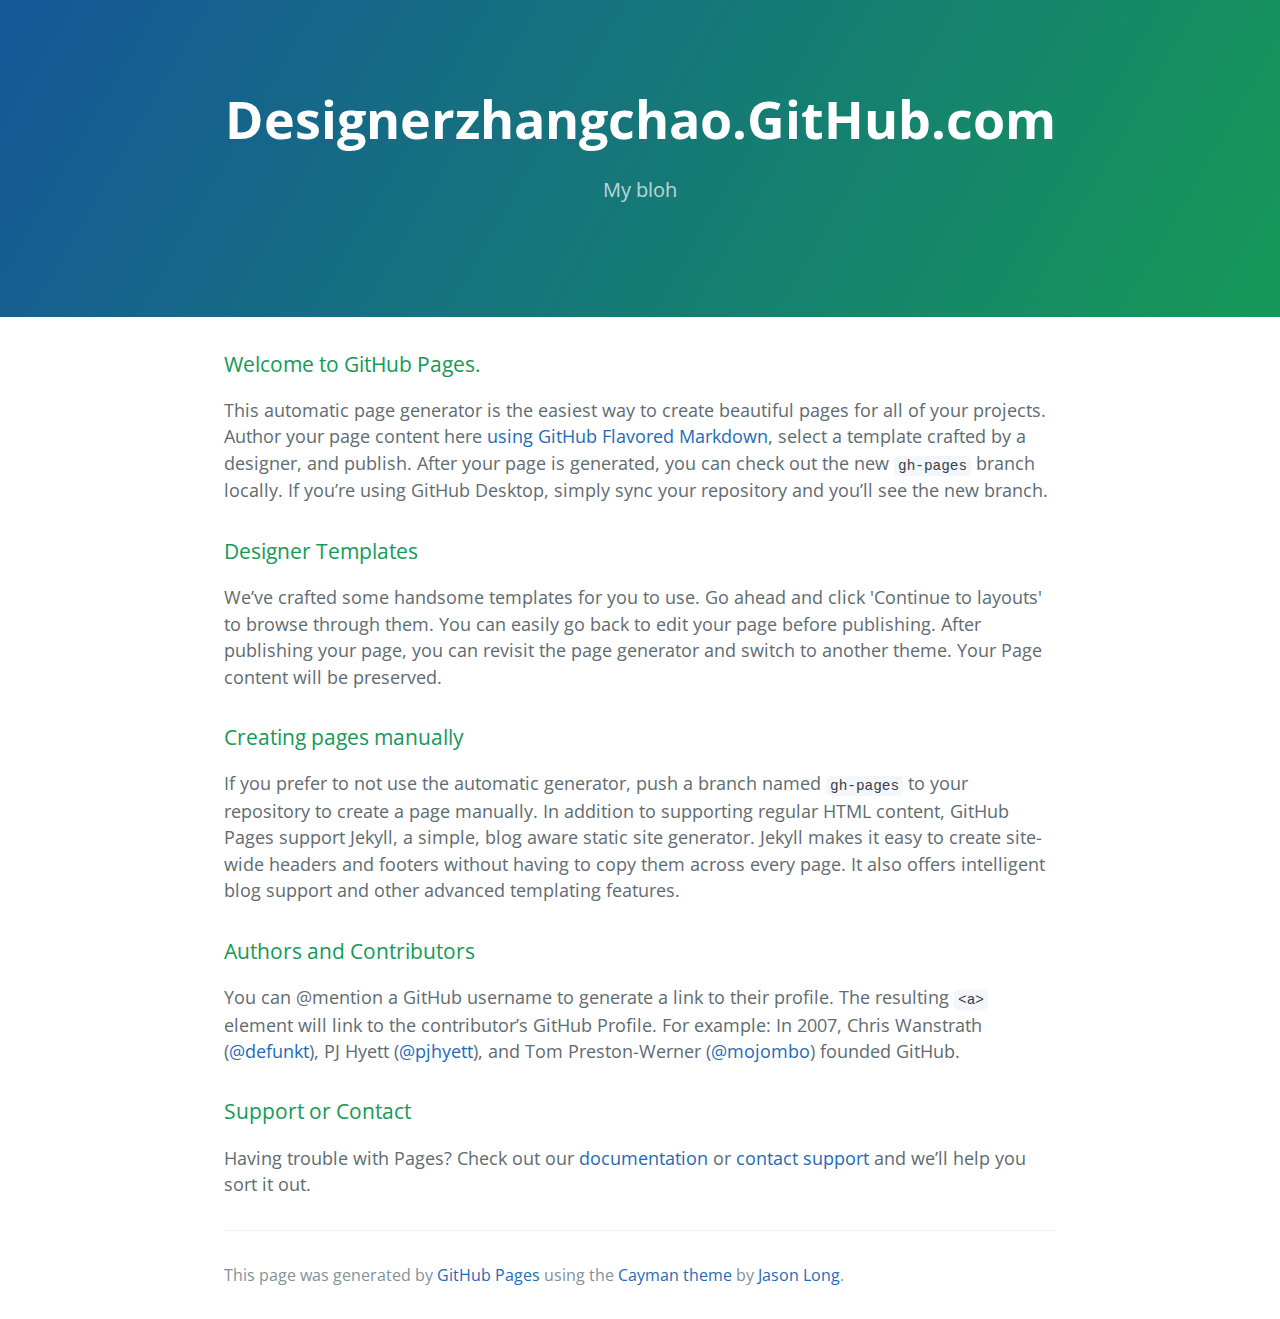
==== index.html @ b3e55fcc "Replace master branch with page content via GitHub" ====
<!DOCTYPE html>
<html lang="en-us">
  <head>
    <meta charset="UTF-8">
    <title>Designerzhangchao.GitHub.com by designerzhangchao</title>
    <meta name="viewport" content="width=device-width, initial-scale=1">
    <link rel="stylesheet" type="text/css" href="stylesheets/normalize.css" media="screen">
    <link href='https://fonts.googleapis.com/css?family=Open+Sans:400,700' rel='stylesheet' type='text/css'>
    <link rel="stylesheet" type="text/css" href="stylesheets/stylesheet.css" media="screen">
    <link rel="stylesheet" type="text/css" href="stylesheets/github-light.css" media="screen">
  </head>
  <body>
    <section class="page-header">
      <h1 class="project-name">Designerzhangchao.GitHub.com</h1>
      <h2 class="project-tagline">My bloh</h2>
    </section>

    <section class="main-content">
      <h3>
<a id="welcome-to-github-pages" class="anchor" href="#welcome-to-github-pages" aria-hidden="true"><span aria-hidden="true" class="octicon octicon-link"></span></a>Welcome to GitHub Pages.</h3>

<p>This automatic page generator is the easiest way to create beautiful pages for all of your projects. Author your page content here <a href="https://guides.github.com/features/mastering-markdown/">using GitHub Flavored Markdown</a>, select a template crafted by a designer, and publish. After your page is generated, you can check out the new <code>gh-pages</code> branch locally. If you’re using GitHub Desktop, simply sync your repository and you’ll see the new branch.</p>

<h3>
<a id="designer-templates" class="anchor" href="#designer-templates" aria-hidden="true"><span aria-hidden="true" class="octicon octicon-link"></span></a>Designer Templates</h3>

<p>We’ve crafted some handsome templates for you to use. Go ahead and click 'Continue to layouts' to browse through them. You can easily go back to edit your page before publishing. After publishing your page, you can revisit the page generator and switch to another theme. Your Page content will be preserved.</p>

<h3>
<a id="creating-pages-manually" class="anchor" href="#creating-pages-manually" aria-hidden="true"><span aria-hidden="true" class="octicon octicon-link"></span></a>Creating pages manually</h3>

<p>If you prefer to not use the automatic generator, push a branch named <code>gh-pages</code> to your repository to create a page manually. In addition to supporting regular HTML content, GitHub Pages support Jekyll, a simple, blog aware static site generator. Jekyll makes it easy to create site-wide headers and footers without having to copy them across every page. It also offers intelligent blog support and other advanced templating features.</p>

<h3>
<a id="authors-and-contributors" class="anchor" href="#authors-and-contributors" aria-hidden="true"><span aria-hidden="true" class="octicon octicon-link"></span></a>Authors and Contributors</h3>

<p>You can @mention a GitHub username to generate a link to their profile. The resulting <code>&lt;a&gt;</code> element will link to the contributor’s GitHub Profile. For example: In 2007, Chris Wanstrath (<a href="https://github.com/defunkt" class="user-mention">@defunkt</a>), PJ Hyett (<a href="https://github.com/pjhyett" class="user-mention">@pjhyett</a>), and Tom Preston-Werner (<a href="https://github.com/mojombo" class="user-mention">@mojombo</a>) founded GitHub.</p>

<h3>
<a id="support-or-contact" class="anchor" href="#support-or-contact" aria-hidden="true"><span aria-hidden="true" class="octicon octicon-link"></span></a>Support or Contact</h3>

<p>Having trouble with Pages? Check out our <a href="https://help.github.com/pages">documentation</a> or <a href="https://github.com/contact">contact support</a> and we’ll help you sort it out.</p>

      <footer class="site-footer">

        <span class="site-footer-credits">This page was generated by <a href="https://pages.github.com">GitHub Pages</a> using the <a href="https://github.com/jasonlong/cayman-theme">Cayman theme</a> by <a href="https://twitter.com/jasonlong">Jason Long</a>.</span>
      </footer>

    </section>

  
  </body>
</html>
---- stylesheets/stylesheet.css ----
* {
  box-sizing: border-box; }

body {
  padding: 0;
  margin: 0;
  font-family: "Open Sans", "Helvetica Neue", Helvetica, Arial, sans-serif;
  font-size: 16px;
  line-height: 1.5;
  color: #606c71; }

a {
  color: #1e6bb8;
  text-decoration: none; }
  a:hover {
    text-decoration: underline; }

.btn {
  display: inline-block;
  margin-bottom: 1rem;
  color: rgba(255, 255, 255, 0.7);
  background-color: rgba(255, 255, 255, 0.08);
  border-color: rgba(255, 255, 255, 0.2);
  border-style: solid;
  border-width: 1px;
  border-radius: 0.3rem;
  transition: color 0.2s, background-color 0.2s, border-color 0.2s; }
  .btn + .btn {
    margin-left: 1rem; }

.btn:hover {
  color: rgba(255, 255, 255, 0.8);
  text-decoration: none;
  background-color: rgba(255, 255, 255, 0.2);
  border-color: rgba(255, 255, 255, 0.3); }

@media screen and (min-width: 64em) {
  .btn {
    padding: 0.75rem 1rem; } }

@media screen and (min-width: 42em) and (max-width: 64em) {
  .btn {
    padding: 0.6rem 0.9rem;
    font-size: 0.9rem; } }

@media screen and (max-width: 42em) {
  .btn {
    display: block;
    width: 100%;
    padding: 0.75rem;
    font-size: 0.9rem; }
    .btn + .btn {
      margin-top: 1rem;
      margin-left: 0; } }

.page-header {
  color: #fff;
  text-align: center;
  background-color: #159957;
  background-image: linear-gradient(120deg, #155799, #159957); }

@media screen and (min-width: 64em) {
  .page-header {
    padding: 5rem 6rem; } }

@media screen and (min-width: 42em) and (max-width: 64em) {
  .page-header {
    padding: 3rem 4rem; } }

@media screen and (max-width: 42em) {
  .page-header {
    padding: 2rem 1rem; } }

.project-name {
  margin-top: 0;
  margin-bottom: 0.1rem; }

@media screen and (min-width: 64em) {
  .project-name {
    font-size: 3.25rem; } }

@media screen and (min-width: 42em) and (max-width: 64em) {
  .project-name {
    font-size: 2.25rem; } }

@media screen and (max-width: 42em) {
  .project-name {
    font-size: 1.75rem; } }

.project-tagline {
  margin-bottom: 2rem;
  font-weight: normal;
  opacity: 0.7; }

@media screen and (min-width: 64em) {
  .project-tagline {
    font-size: 1.25rem; } }

@media screen and (min-width: 42em) and (max-width: 64em) {
  .project-tagline {
    font-size: 1.15rem; } }

@media screen and (max-width: 42em) {
  .project-tagline {
    font-size: 1rem; } }

.main-content :first-child {
  margin-top: 0; }
.main-content img {
  max-width: 100%; }
.main-content h1, .main-content h2, .main-content h3, .main-content h4, .main-content h5, .main-content h6 {
  margin-top: 2rem;
  margin-bottom: 1rem;
  font-weight: normal;
  color: #159957; }
.main-content p {
  margin-bottom: 1em; }
.main-content code {
  padding: 2px 4px;
  font-family: Consolas, "Liberation Mono", Menlo, Courier, monospace;
  font-size: 0.9rem;
  color: #383e41;
  background-color: #f3f6fa;
  border-radius: 0.3rem; }
.main-content pre {
  padding: 0.8rem;
  margin-top: 0;
  margin-bottom: 1rem;
  font: 1rem Consolas, "Liberation Mono", Menlo, Courier, monospace;
  color: #567482;
  word-wrap: normal;
  background-color: #f3f6fa;
  border: solid 1px #dce6f0;
  border-radius: 0.3rem; }
  .main-content pre > code {
    padding: 0;
    margin: 0;
    font-size: 0.9rem;
    color: #567482;
    word-break: normal;
    white-space: pre;
    background: transparent;
    border: 0; }
.main-content .highlight {
  margin-bottom: 1rem; }
  .main-content .highlight pre {
    margin-bottom: 0;
    word-break: normal; }
.main-content .highlight pre, .main-content pre {
  padding: 0.8rem;
  overflow: auto;
  font-size: 0.9rem;
  line-height: 1.45;
  border-radius: 0.3rem; }
.main-content pre code, .main-content pre tt {
  display: inline;
  max-width: initial;
  padding: 0;
  margin: 0;
  overflow: initial;
  line-height: inherit;
  word-wrap: normal;
  background-color: transparent;
  border: 0; }
  .main-content pre code:before, .main-content pre code:after, .main-content pre tt:before, .main-content pre tt:after {
    content: normal; }
.main-content ul, .main-content ol {
  margin-top: 0; }
.main-content blockquote {
  padding: 0 1rem;
  margin-left: 0;
  color: #819198;
  border-left: 0.3rem solid #dce6f0; }
  .main-content blockquote > :first-child {
    margin-top: 0; }
  .main-content blockquote > :last-child {
    margin-bottom: 0; }
.main-content table {
  display: block;
  width: 100%;
  overflow: auto;
  word-break: normal;
  word-break: keep-all; }
  .main-content table th {
    font-weight: bold; }
  .main-content table th, .main-content table td {
    padding: 0.5rem 1rem;
    border: 1px solid #e9ebec; }
.main-content dl {
  padding: 0; }
  .main-content dl dt {
    padding: 0;
    margin-top: 1rem;
    font-size: 1rem;
    font-weight: bold; }
  .main-content dl dd {
    padding: 0;
    margin-bottom: 1rem; }
.main-content hr {
  height: 2px;
  padding: 0;
  margin: 1rem 0;
  background-color: #eff0f1;
  border: 0; }

@media screen and (min-width: 64em) {
  .main-content {
    max-width: 64rem;
    padding: 2rem 6rem;
    margin: 0 auto;
    font-size: 1.1rem; } }

@media screen and (min-width: 42em) and (max-width: 64em) {
  .main-content {
    padding: 2rem 4rem;
    font-size: 1.1rem; } }

@media screen and (max-width: 42em) {
  .main-content {
    padding: 2rem 1rem;
    font-size: 1rem; } }

.site-footer {
  padding-top: 2rem;
  margin-top: 2rem;
  border-top: solid 1px #eff0f1; }

.site-footer-owner {
  display: block;
  font-weight: bold; }

.site-footer-credits {
  color: #819198; }

@media screen and (min-width: 64em) {
  .site-footer {
    font-size: 1rem; } }

@media screen and (min-width: 42em) and (max-width: 64em) {
  .site-footer {
    font-size: 1rem; } }

@media screen and (max-width: 42em) {
  .site-footer {
    font-size: 0.9rem; } }
---- stylesheets/github-light.css ----
/*
The MIT License (MIT)

Copyright (c) 2016 GitHub, Inc.

Permission is hereby granted, free of charge, to any person obtaining a copy
of this software and associated documentation files (the "Software"), to deal
in the Software without restriction, including without limitation the rights
to use, copy, modify, merge, publish, distribute, sublicense, and/or sell
copies of the Software, and to permit persons to whom the Software is
furnished to do so, subject to the following conditions:

The above copyright notice and this permission notice shall be included in all
copies or substantial portions of the Software.

THE SOFTWARE IS PROVIDED "AS IS", WITHOUT WARRANTY OF ANY KIND, EXPRESS OR
IMPLIED, INCLUDING BUT NOT LIMITED TO THE WARRANTIES OF MERCHANTABILITY,
FITNESS FOR A PARTICULAR PURPOSE AND NONINFRINGEMENT. IN NO EVENT SHALL THE
AUTHORS OR COPYRIGHT HOLDERS BE LIABLE FOR ANY CLAIM, DAMAGES OR OTHER
LIABILITY, WHETHER IN AN ACTION OF CONTRACT, TORT OR OTHERWISE, ARISING FROM,
OUT OF OR IN CONNECTION WITH THE SOFTWARE OR THE USE OR OTHER DEALINGS IN THE
SOFTWARE.

*/

.pl-c /* comment */ {
  color: #969896;
}

.pl-c1 /* constant, variable.other.constant, support, meta.property-name, support.constant, support.variable, meta.module-reference, markup.raw, meta.diff.header */,
.pl-s .pl-v /* string variable */ {
  color: #0086b3;
}

.pl-e /* entity */,
.pl-en /* entity.name */ {
  color: #795da3;
}

.pl-smi /* variable.parameter.function, storage.modifier.package, storage.modifier.import, storage.type.java, variable.other */,
.pl-s .pl-s1 /* string source */ {
  color: #333;
}

.pl-ent /* entity.name.tag */ {
  color: #63a35c;
}

.pl-k /* keyword, storage, storage.type */ {
  color: #a71d5d;
}

.pl-s /* string */,
.pl-pds /* punctuation.definition.string, string.regexp.character-class */,
.pl-s .pl-pse .pl-s1 /* string punctuation.section.embedded source */,
.pl-sr /* string.regexp */,
.pl-sr .pl-cce /* string.regexp constant.character.escape */,
.pl-sr .pl-sre /* string.regexp source.ruby.embedded */,
.pl-sr .pl-sra /* string.regexp string.regexp.arbitrary-repitition */ {
  color: #183691;
}

.pl-v /* variable */ {
  color: #ed6a43;
}

.pl-id /* invalid.deprecated */ {
  color: #b52a1d;
}

.pl-ii /* invalid.illegal */ {
  color: #f8f8f8;
  background-color: #b52a1d;
}

.pl-sr .pl-cce /* string.regexp constant.character.escape */ {
  font-weight: bold;
  color: #63a35c;
}

.pl-ml /* markup.list */ {
  color: #693a17;
}

.pl-mh /* markup.heading */,
.pl-mh .pl-en /* markup.heading entity.name */,
.pl-ms /* meta.separator */ {
  font-weight: bold;
  color: #1d3e81;
}

.pl-mq /* markup.quote */ {
  color: #008080;
}

.pl-mi /* markup.italic */ {
  font-style: italic;
  color: #333;
}

.pl-mb /* markup.bold */ {
  font-weight: bold;
  color: #333;
}

.pl-md /* markup.deleted, meta.diff.header.from-file */ {
  color: #bd2c00;
  background-color: #ffecec;
}

.pl-mi1 /* markup.inserted, meta.diff.header.to-file */ {
  color: #55a532;
  background-color: #eaffea;
}

.pl-mdr /* meta.diff.range */ {
  font-weight: bold;
  color: #795da3;
}

.pl-mo /* meta.output */ {
  color: #1d3e81;
}
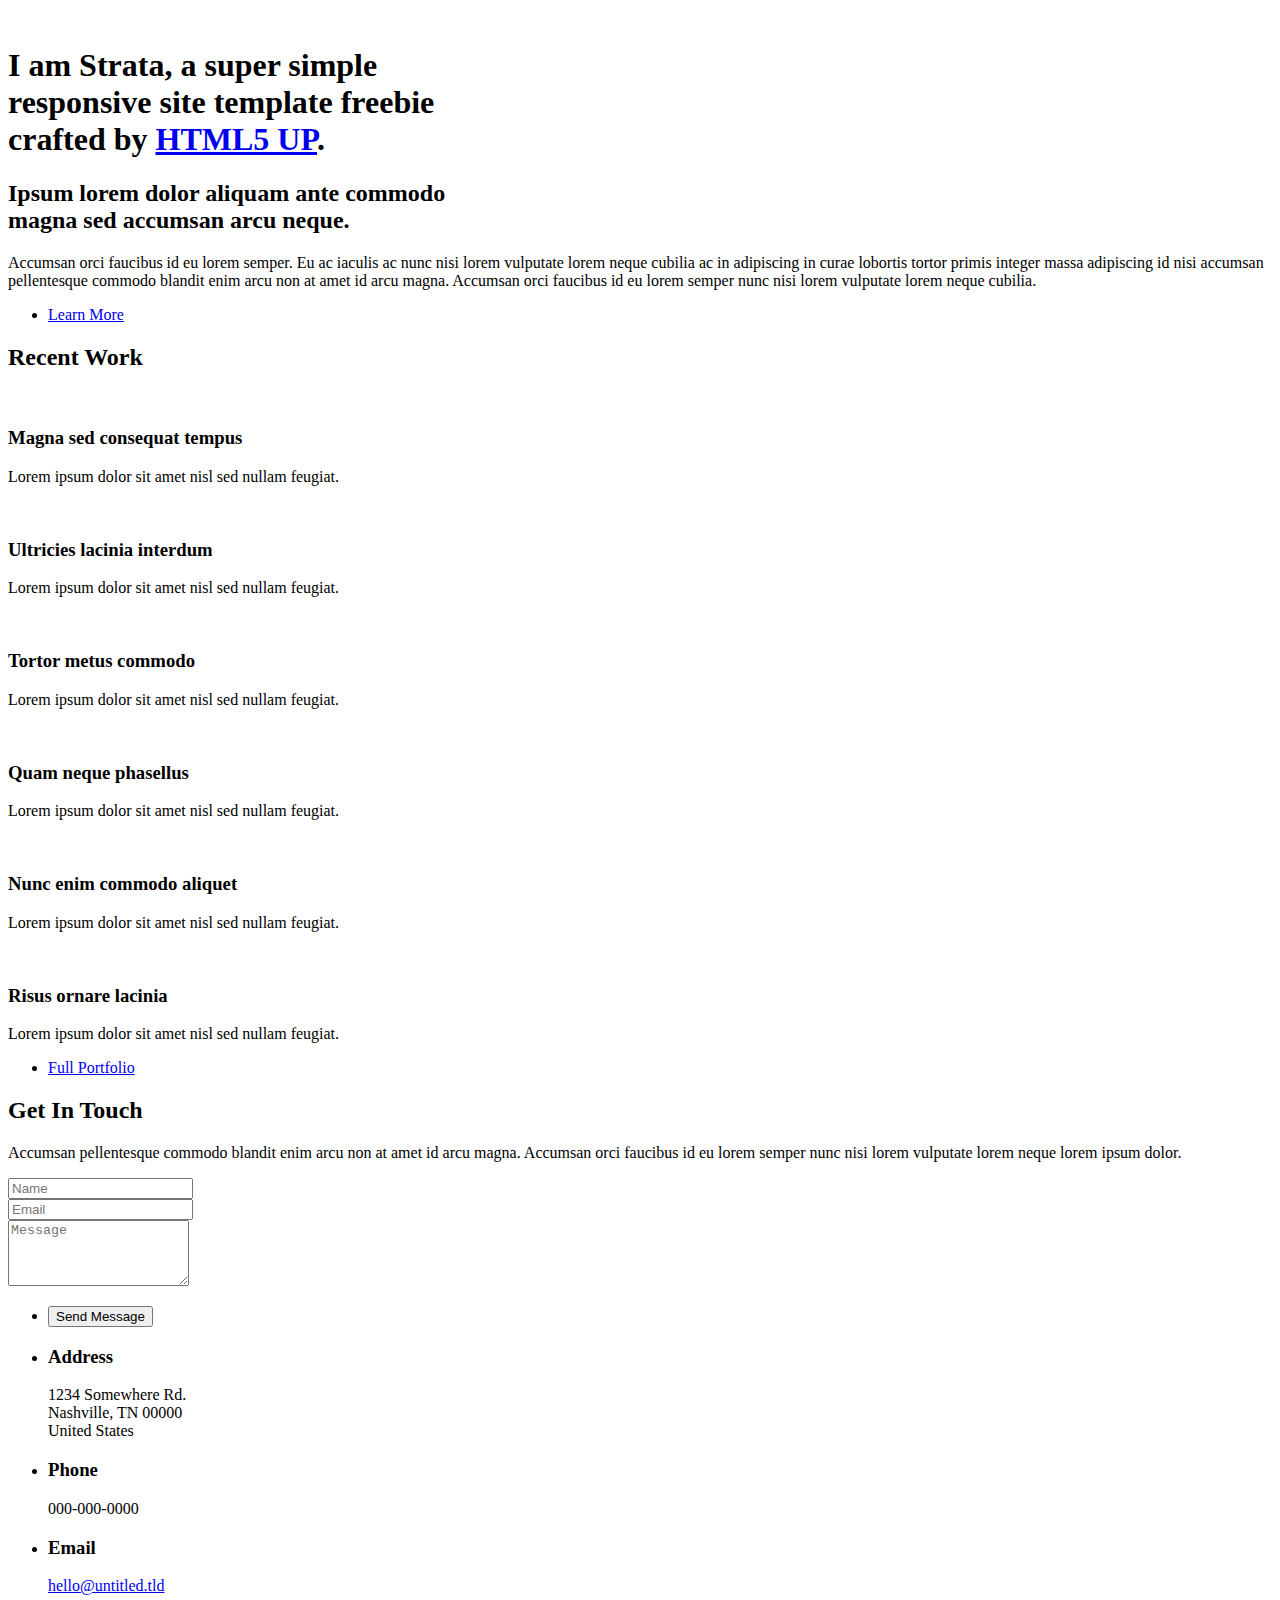
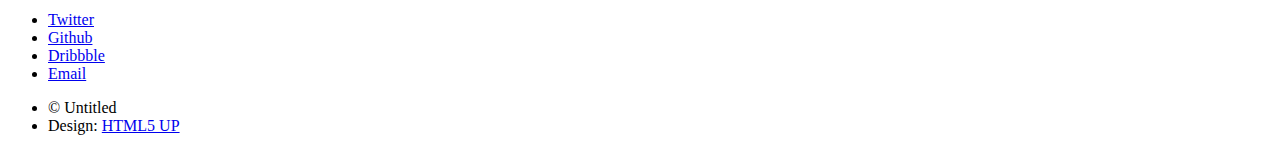
==== commit 04fadafd: "changed" ====
--- a/index.html
+++ b/index.html
@@ -1,53 +1,467 @@
-<!DOCTYPE html>
-<html lang="en-us">
-  <head>
-    <meta charset="UTF-8">
-    <title>Designerzhangchao.GitHub.com by designerzhangchao</title>
-    <meta name="viewport" content="width=device-width, initial-scale=1">
-    <link rel="stylesheet" type="text/css" href="stylesheets/normalize.css" media="screen">
-    <link href='https://fonts.googleapis.com/css?family=Open+Sans:400,700' rel='stylesheet' type='text/css'>
-    <link rel="stylesheet" type="text/css" href="stylesheets/stylesheet.css" media="screen">
-    <link rel="stylesheet" type="text/css" href="stylesheets/github-light.css" media="screen">
-  </head>
-  <body>
-    <section class="page-header">
-      <h1 class="project-name">Designerzhangchao.GitHub.com</h1>
-      <h2 class="project-tagline">My bloh</h2>
-    </section>
-
-    <section class="main-content">
-      <h3>
-<a id="welcome-to-github-pages" class="anchor" href="#welcome-to-github-pages" aria-hidden="true"><span aria-hidden="true" class="octicon octicon-link"></span></a>Welcome to GitHub Pages.</h3>
-
-<p>This automatic page generator is the easiest way to create beautiful pages for all of your projects. Author your page content here <a href="https://guides.github.com/features/mastering-markdown/">using GitHub Flavored Markdown</a>, select a template crafted by a designer, and publish. After your page is generated, you can check out the new <code>gh-pages</code> branch locally. If you’re using GitHub Desktop, simply sync your repository and you’ll see the new branch.</p>
-
-<h3>
-<a id="designer-templates" class="anchor" href="#designer-templates" aria-hidden="true"><span aria-hidden="true" class="octicon octicon-link"></span></a>Designer Templates</h3>
-
-<p>We’ve crafted some handsome templates for you to use. Go ahead and click 'Continue to layouts' to browse through them. You can easily go back to edit your page before publishing. After publishing your page, you can revisit the page generator and switch to another theme. Your Page content will be preserved.</p>
-
-<h3>
-<a id="creating-pages-manually" class="anchor" href="#creating-pages-manually" aria-hidden="true"><span aria-hidden="true" class="octicon octicon-link"></span></a>Creating pages manually</h3>
-
-<p>If you prefer to not use the automatic generator, push a branch named <code>gh-pages</code> to your repository to create a page manually. In addition to supporting regular HTML content, GitHub Pages support Jekyll, a simple, blog aware static site generator. Jekyll makes it easy to create site-wide headers and footers without having to copy them across every page. It also offers intelligent blog support and other advanced templating features.</p>
-
-<h3>
-<a id="authors-and-contributors" class="anchor" href="#authors-and-contributors" aria-hidden="true"><span aria-hidden="true" class="octicon octicon-link"></span></a>Authors and Contributors</h3>
-
-<p>You can @mention a GitHub username to generate a link to their profile. The resulting <code>&lt;a&gt;</code> element will link to the contributor’s GitHub Profile. For example: In 2007, Chris Wanstrath (<a href="https://github.com/defunkt" class="user-mention">@defunkt</a>), PJ Hyett (<a href="https://github.com/pjhyett" class="user-mention">@pjhyett</a>), and Tom Preston-Werner (<a href="https://github.com/mojombo" class="user-mention">@mojombo</a>) founded GitHub.</p>
-
-<h3>
-<a id="support-or-contact" class="anchor" href="#support-or-contact" aria-hidden="true"><span aria-hidden="true" class="octicon octicon-link"></span></a>Support or Contact</h3>
-
-<p>Having trouble with Pages? Check out our <a href="https://help.github.com/pages">documentation</a> or <a href="https://github.com/contact">contact support</a> and we’ll help you sort it out.</p>
-
-      <footer class="site-footer">
-
-        <span class="site-footer-credits">This page was generated by <a href="https://pages.github.com">GitHub Pages</a> using the <a href="https://github.com/jasonlong/cayman-theme">Cayman theme</a> by <a href="https://twitter.com/jasonlong">Jason Long</a>.</span>
-      </footer>
-
-    </section>
-
-  
-  </body>
-</html>
+<!DOCTYPE HTML>
+<!--
+	Strata by HTML5 UP
+	html5up.net | @ajlkn
+	Free for personal and commercial use under the CCA 3.0 license (html5up.net/license)
+-->
+<html>
+	<head>
+		<title>Strata by HTML5 UP</title>
+		<meta charset="utf-8" />
+		<meta name="viewport" content="width=device-width, initial-scale=1" />
+		<!--[if lte IE 8]><script src="assets/js/ie/html5shiv.js"></script><![endif]-->
+		<link rel="stylesheet" href="assets/css/main.css" />
+		<!--[if lte IE 8]><link rel="stylesheet" href="assets/css/ie8.css" /><![endif]-->
+	</head>
+	<body id="top">
+
+		<!-- Header -->
+			<header id="header">
+				<div class="inner">
+					<a href="#" class="image avatar"><img src="images/avatar.jpg" alt="" /></a>
+					<h1><strong>I am Strata</strong>, a super simple<br />
+					responsive site template freebie<br />
+					crafted by <a href="http://html5up.net">HTML5 UP</a>.</h1>
+				</div>
+			</header>
+
+		<!-- Main -->
+			<div id="main">
+
+				<!-- One -->
+					<section id="one">
+						<header class="major">
+							<h2>Ipsum lorem dolor aliquam ante commodo<br />
+							magna sed accumsan arcu neque.</h2>
+						</header>
+						<p>Accumsan orci faucibus id eu lorem semper. Eu ac iaculis ac nunc nisi lorem vulputate lorem neque cubilia ac in adipiscing in curae lobortis tortor primis integer massa adipiscing id nisi accumsan pellentesque commodo blandit enim arcu non at amet id arcu magna. Accumsan orci faucibus id eu lorem semper nunc nisi lorem vulputate lorem neque cubilia.</p>
+						<ul class="actions">
+							<li><a href="#" class="button">Learn More</a></li>
+						</ul>
+					</section>
+
+				<!-- Two -->
+					<section id="two">
+						<h2>Recent Work</h2>
+						<div class="row">
+							<article class="6u 12u$(xsmall) work-item">
+								<a href="images/fulls/01.jpg" class="image fit thumb"><img src="images/thumbs/01.jpg" alt="" /></a>
+								<h3>Magna sed consequat tempus</h3>
+								<p>Lorem ipsum dolor sit amet nisl sed nullam feugiat.</p>
+							</article>
+							<article class="6u$ 12u$(xsmall) work-item">
+								<a href="images/fulls/02.jpg" class="image fit thumb"><img src="images/thumbs/02.jpg" alt="" /></a>
+								<h3>Ultricies lacinia interdum</h3>
+								<p>Lorem ipsum dolor sit amet nisl sed nullam feugiat.</p>
+							</article>
+							<article class="6u 12u$(xsmall) work-item">
+								<a href="images/fulls/03.jpg" class="image fit thumb"><img src="images/thumbs/03.jpg" alt="" /></a>
+								<h3>Tortor metus commodo</h3>
+								<p>Lorem ipsum dolor sit amet nisl sed nullam feugiat.</p>
+							</article>
+							<article class="6u$ 12u$(xsmall) work-item">
+								<a href="images/fulls/04.jpg" class="image fit thumb"><img src="images/thumbs/04.jpg" alt="" /></a>
+								<h3>Quam neque phasellus</h3>
+								<p>Lorem ipsum dolor sit amet nisl sed nullam feugiat.</p>
+							</article>
+							<article class="6u 12u$(xsmall) work-item">
+								<a href="images/fulls/05.jpg" class="image fit thumb"><img src="images/thumbs/05.jpg" alt="" /></a>
+								<h3>Nunc enim commodo aliquet</h3>
+								<p>Lorem ipsum dolor sit amet nisl sed nullam feugiat.</p>
+							</article>
+							<article class="6u$ 12u$(xsmall) work-item">
+								<a href="images/fulls/06.jpg" class="image fit thumb"><img src="images/thumbs/06.jpg" alt="" /></a>
+								<h3>Risus ornare lacinia</h3>
+								<p>Lorem ipsum dolor sit amet nisl sed nullam feugiat.</p>
+							</article>
+						</div>
+						<ul class="actions">
+							<li><a href="#" class="button">Full Portfolio</a></li>
+						</ul>
+					</section>
+
+				<!-- Three -->
+					<section id="three">
+						<h2>Get In Touch</h2>
+						<p>Accumsan pellentesque commodo blandit enim arcu non at amet id arcu magna. Accumsan orci faucibus id eu lorem semper nunc nisi lorem vulputate lorem neque lorem ipsum dolor.</p>
+						<div class="row">
+							<div class="8u 12u$(small)">
+								<form method="post" action="#">
+									<div class="row uniform 50%">
+										<div class="6u 12u$(xsmall)"><input type="text" name="name" id="name" placeholder="Name" /></div>
+										<div class="6u$ 12u$(xsmall)"><input type="email" name="email" id="email" placeholder="Email" /></div>
+										<div class="12u$"><textarea name="message" id="message" placeholder="Message" rows="4"></textarea></div>
+									</div>
+								</form>
+								<ul class="actions">
+									<li><input type="submit" value="Send Message" /></li>
+								</ul>
+							</div>
+							<div class="4u$ 12u$(small)">
+								<ul class="labeled-icons">
+									<li>
+										<h3 class="icon fa-home"><span class="label">Address</span></h3>
+										1234 Somewhere Rd.<br />
+										Nashville, TN 00000<br />
+										United States
+									</li>
+									<li>
+										<h3 class="icon fa-mobile"><span class="label">Phone</span></h3>
+										000-000-0000
+									</li>
+									<li>
+										<h3 class="icon fa-envelope-o"><span class="label">Email</span></h3>
+										<a href="#">hello@untitled.tld</a>
+									</li>
+								</ul>
+							</div>
+						</div>
+					</section>
+
+				<!-- Four -->
+				<!--
+					<section id="four">
+						<h2>Elements</h2>
+
+						<section>
+							<h4>Text</h4>
+							<p>This is <b>bold</b> and this is <strong>strong</strong>. This is <i>italic</i> and this is <em>emphasized</em>.
+							This is <sup>superscript</sup> text and this is <sub>subscript</sub> text.
+							This is <u>underlined</u> and this is code: <code>for (;;) { ... }</code>. Finally, <a href="#">this is a link</a>.</p>
+							<hr />
+							<header>
+								<h4>Heading with a Subtitle</h4>
+								<p>Lorem ipsum dolor sit amet nullam id egestas urna aliquam</p>
+							</header>
+							<p>Nunc lacinia ante nunc ac lobortis. Interdum adipiscing gravida odio porttitor sem non mi integer non faucibus ornare mi ut ante amet placerat aliquet. Volutpat eu sed ante lacinia sapien lorem accumsan varius montes viverra nibh in adipiscing blandit tempus accumsan.</p>
+							<header>
+								<h5>Heading with a Subtitle</h5>
+								<p>Lorem ipsum dolor sit amet nullam id egestas urna aliquam</p>
+							</header>
+							<p>Nunc lacinia ante nunc ac lobortis. Interdum adipiscing gravida odio porttitor sem non mi integer non faucibus ornare mi ut ante amet placerat aliquet. Volutpat eu sed ante lacinia sapien lorem accumsan varius montes viverra nibh in adipiscing blandit tempus accumsan.</p>
+							<hr />
+							<h2>Heading Level 2</h2>
+							<h3>Heading Level 3</h3>
+							<h4>Heading Level 4</h4>
+							<h5>Heading Level 5</h5>
+							<h6>Heading Level 6</h6>
+							<hr />
+							<h5>Blockquote</h5>
+							<blockquote>Fringilla nisl. Donec accumsan interdum nisi, quis tincidunt felis sagittis eget tempus euismod. Vestibulum ante ipsum primis in faucibus vestibulum. Blandit adipiscing eu felis iaculis volutpat ac adipiscing accumsan faucibus. Vestibulum ante ipsum primis in faucibus lorem ipsum dolor sit amet nullam adipiscing eu felis.</blockquote>
+							<h5>Preformatted</h5>
+							<pre><code>i = 0;
+
+while (!deck.isInOrder()) {
+print 'Iteration ' + i;
+deck.shuffle();
+i++;
+}
+
+print 'It took ' + i + ' iterations to sort the deck.';</code></pre>
+						</section>
+
+						<section>
+							<h4>Lists</h4>
+							<div class="row">
+								<div class="6u 12u$(xsmall)">
+									<h5>Unordered</h5>
+									<ul>
+										<li>Dolor pulvinar etiam magna etiam.</li>
+										<li>Sagittis adipiscing lorem eleifend.</li>
+										<li>Felis enim feugiat dolore viverra.</li>
+									</ul>
+									<h5>Alternate</h5>
+									<ul class="alt">
+										<li>Dolor pulvinar etiam magna etiam.</li>
+										<li>Sagittis adipiscing lorem eleifend.</li>
+										<li>Felis enim feugiat dolore viverra.</li>
+									</ul>
+								</div>
+								<div class="6u$ 12u$(xsmall)">
+									<h5>Ordered</h5>
+									<ol>
+										<li>Dolor pulvinar etiam magna etiam.</li>
+										<li>Etiam vel felis at lorem sed viverra.</li>
+										<li>Felis enim feugiat dolore viverra.</li>
+										<li>Dolor pulvinar etiam magna etiam.</li>
+										<li>Etiam vel felis at lorem sed viverra.</li>
+										<li>Felis enim feugiat dolore viverra.</li>
+									</ol>
+									<h5>Icons</h5>
+									<ul class="icons">
+										<li><a href="#" class="icon fa-twitter"><span class="label">Twitter</span></a></li>
+										<li><a href="#" class="icon fa-facebook"><span class="label">Facebook</span></a></li>
+										<li><a href="#" class="icon fa-instagram"><span class="label">Instagram</span></a></li>
+										<li><a href="#" class="icon fa-github"><span class="label">Github</span></a></li>
+										<li><a href="#" class="icon fa-dribbble"><span class="label">Dribbble</span></a></li>
+										<li><a href="#" class="icon fa-tumblr"><span class="label">Tumblr</span></a></li>
+									</ul>
+								</div>
+							</div>
+							<h5>Actions</h5>
+							<ul class="actions">
+								<li><a href="#" class="button special">Default</a></li>
+								<li><a href="#" class="button">Default</a></li>
+							</ul>
+							<ul class="actions small">
+								<li><a href="#" class="button special small">Small</a></li>
+								<li><a href="#" class="button small">Small</a></li>
+							</ul>
+							<div class="row">
+								<div class="6u 12u$(small)">
+									<ul class="actions vertical">
+										<li><a href="#" class="button special">Default</a></li>
+										<li><a href="#" class="button">Default</a></li>
+									</ul>
+								</div>
+								<div class="6u$ 12u$(small)">
+									<ul class="actions vertical small">
+										<li><a href="#" class="button special small">Small</a></li>
+										<li><a href="#" class="button small">Small</a></li>
+									</ul>
+								</div>
+								<div class="6u 12u$(small)">
+									<ul class="actions vertical">
+										<li><a href="#" class="button special fit">Default</a></li>
+										<li><a href="#" class="button fit">Default</a></li>
+									</ul>
+								</div>
+								<div class="6u$ 12u$(small)">
+									<ul class="actions vertical small">
+										<li><a href="#" class="button special small fit">Small</a></li>
+										<li><a href="#" class="button small fit">Small</a></li>
+									</ul>
+								</div>
+							</div>
+						</section>
+
+						<section>
+							<h4>Table</h4>
+							<h5>Default</h5>
+							<div class="table-wrapper">
+								<table>
+									<thead>
+										<tr>
+											<th>Name</th>
+											<th>Description</th>
+											<th>Price</th>
+										</tr>
+									</thead>
+									<tbody>
+										<tr>
+											<td>Item One</td>
+											<td>Ante turpis integer aliquet porttitor.</td>
+											<td>29.99</td>
+										</tr>
+										<tr>
+											<td>Item Two</td>
+											<td>Vis ac commodo adipiscing arcu aliquet.</td>
+											<td>19.99</td>
+										</tr>
+										<tr>
+											<td>Item Three</td>
+											<td> Morbi faucibus arcu accumsan lorem.</td>
+											<td>29.99</td>
+										</tr>
+										<tr>
+											<td>Item Four</td>
+											<td>Vitae integer tempus condimentum.</td>
+											<td>19.99</td>
+										</tr>
+										<tr>
+											<td>Item Five</td>
+											<td>Ante turpis integer aliquet porttitor.</td>
+											<td>29.99</td>
+										</tr>
+									</tbody>
+									<tfoot>
+										<tr>
+											<td colspan="2"></td>
+											<td>100.00</td>
+										</tr>
+									</tfoot>
+								</table>
+							</div>
+
+							<h5>Alternate</h5>
+							<div class="table-wrapper">
+								<table class="alt">
+									<thead>
+										<tr>
+											<th>Name</th>
+											<th>Description</th>
+											<th>Price</th>
+										</tr>
+									</thead>
+									<tbody>
+										<tr>
+											<td>Item One</td>
+											<td>Ante turpis integer aliquet porttitor.</td>
+											<td>29.99</td>
+										</tr>
+										<tr>
+											<td>Item Two</td>
+											<td>Vis ac commodo adipiscing arcu aliquet.</td>
+											<td>19.99</td>
+										</tr>
+										<tr>
+											<td>Item Three</td>
+											<td> Morbi faucibus arcu accumsan lorem.</td>
+											<td>29.99</td>
+										</tr>
+										<tr>
+											<td>Item Four</td>
+											<td>Vitae integer tempus condimentum.</td>
+											<td>19.99</td>
+										</tr>
+										<tr>
+											<td>Item Five</td>
+											<td>Ante turpis integer aliquet porttitor.</td>
+											<td>29.99</td>
+										</tr>
+									</tbody>
+									<tfoot>
+										<tr>
+											<td colspan="2"></td>
+											<td>100.00</td>
+										</tr>
+									</tfoot>
+								</table>
+							</div>
+						</section>
+
+						<section>
+							<h4>Buttons</h4>
+							<ul class="actions">
+								<li><a href="#" class="button special">Special</a></li>
+								<li><a href="#" class="button">Default</a></li>
+							</ul>
+							<ul class="actions">
+								<li><a href="#" class="button big">Big</a></li>
+								<li><a href="#" class="button">Default</a></li>
+								<li><a href="#" class="button small">Small</a></li>
+							</ul>
+							<ul class="actions fit">
+								<li><a href="#" class="button special fit">Fit</a></li>
+								<li><a href="#" class="button fit">Fit</a></li>
+							</ul>
+							<ul class="actions fit small">
+								<li><a href="#" class="button special fit small">Fit + Small</a></li>
+								<li><a href="#" class="button fit small">Fit + Small</a></li>
+							</ul>
+							<ul class="actions">
+								<li><a href="#" class="button special icon fa-download">Icon</a></li>
+								<li><a href="#" class="button icon fa-download">Icon</a></li>
+							</ul>
+							<ul class="actions">
+								<li><span class="button special disabled">Special</span></li>
+								<li><span class="button disabled">Default</span></li>
+							</ul>
+						</section>
+
+						<section>
+							<h4>Form</h4>
+							<form method="post" action="#">
+								<div class="row uniform 50%">
+									<div class="6u 12u$(xsmall)">
+										<input type="text" name="demo-name" id="demo-name" value="" placeholder="Name" />
+									</div>
+									<div class="6u$ 12u$(xsmall)">
+										<input type="email" name="demo-email" id="demo-email" value="" placeholder="Email" />
+									</div>
+									<div class="12u$">
+										<div class="select-wrapper">
+											<select name="demo-category" id="demo-category">
+												<option value="">- Category -</option>
+												<option value="1">Manufacturing</option>
+												<option value="1">Shipping</option>
+												<option value="1">Administration</option>
+												<option value="1">Human Resources</option>
+											</select>
+										</div>
+									</div>
+									<div class="4u 12u$(small)">
+										<input type="radio" id="demo-priority-low" name="demo-priority" checked>
+										<label for="demo-priority-low">Low Priority</label>
+									</div>
+									<div class="4u 12u$(small)">
+										<input type="radio" id="demo-priority-normal" name="demo-priority">
+										<label for="demo-priority-normal">Normal Priority</label>
+									</div>
+									<div class="4u$ 12u(small)">
+										<input type="radio" id="demo-priority-high" name="demo-priority">
+										<label for="demo-priority-high">High Priority</label>
+									</div>
+									<div class="6u 12u$(small)">
+										<input type="checkbox" id="demo-copy" name="demo-copy">
+										<label for="demo-copy">Email me a copy of this message</label>
+									</div>
+									<div class="6u$ 12u$(small)">
+										<input type="checkbox" id="demo-human" name="demo-human" checked>
+										<label for="demo-human">I am a human and not a robot</label>
+									</div>
+									<div class="12u$">
+										<textarea name="demo-message" id="demo-message" placeholder="Enter your message" rows="6"></textarea>
+									</div>
+									<div class="12u$">
+										<ul class="actions">
+											<li><input type="submit" value="Send Message" class="special" /></li>
+											<li><input type="reset" value="Reset" /></li>
+										</ul>
+									</div>
+								</div>
+							</form>
+						</section>
+
+						<section>
+							<h4>Image</h4>
+							<h5>Fit</h5>
+							<div class="box alt">
+								<div class="row 50% uniform">
+									<div class="12u$"><span class="image fit"><img src="images/fulls/05.jpg" alt="" /></span></div>
+									<div class="4u"><span class="image fit"><img src="images/thumbs/01.jpg" alt="" /></span></div>
+									<div class="4u"><span class="image fit"><img src="images/thumbs/02.jpg" alt="" /></span></div>
+									<div class="4u$"><span class="image fit"><img src="images/thumbs/03.jpg" alt="" /></span></div>
+									<div class="4u"><span class="image fit"><img src="images/thumbs/04.jpg" alt="" /></span></div>
+									<div class="4u"><span class="image fit"><img src="images/thumbs/05.jpg" alt="" /></span></div>
+									<div class="4u$"><span class="image fit"><img src="images/thumbs/06.jpg" alt="" /></span></div>
+									<div class="4u"><span class="image fit"><img src="images/thumbs/03.jpg" alt="" /></span></div>
+									<div class="4u"><span class="image fit"><img src="images/thumbs/02.jpg" alt="" /></span></div>
+									<div class="4u$"><span class="image fit"><img src="images/thumbs/01.jpg" alt="" /></span></div>
+								</div>
+							</div>
+							<h5>Left &amp; Right</h5>
+							<p><span class="image left"><img src="images/avatar.jpg" alt="" /></span>Fringilla nisl. Donec accumsan interdum nisi, quis tincidunt felis sagittis eget. tempus euismod. Vestibulum ante ipsum primis in faucibus vestibulum. Blandit adipiscing eu felis iaculis volutpat ac adipiscing accumsan eu faucibus. Integer ac pellentesque praesent tincidunt felis sagittis eget. tempus euismod. Vestibulum ante ipsum primis in faucibus vestibulum. Blandit adipiscing eu felis iaculis volutpat ac adipiscing accumsan eu faucibus. Integer ac pellentesque praesent. Donec accumsan interdum nisi, quis tincidunt felis sagittis eget. tempus euismod. Vestibulum ante ipsum primis in faucibus vestibulum. Blandit adipiscing eu felis iaculis volutpat ac adipiscing accumsan eu faucibus. Integer ac pellentesque praesent tincidunt felis sagittis eget. tempus euismod. Vestibulum ante ipsum primis in faucibus vestibulum. Blandit adipiscing eu felis iaculis volutpat ac adipiscing accumsan eu faucibus. Integer ac pellentesque praesent.</p>
+							<p><span class="image right"><img src="images/avatar.jpg" alt="" /></span>Fringilla nisl. Donec accumsan interdum nisi, quis tincidunt felis sagittis eget. tempus euismod. Vestibulum ante ipsum primis in faucibus vestibulum. Blandit adipiscing eu felis iaculis volutpat ac adipiscing accumsan eu faucibus. Integer ac pellentesque praesent tincidunt felis sagittis eget. tempus euismod. Vestibulum ante ipsum primis in faucibus vestibulum. Blandit adipiscing eu felis iaculis volutpat ac adipiscing accumsan eu faucibus. Integer ac pellentesque praesent. Donec accumsan interdum nisi, quis tincidunt felis sagittis eget. tempus euismod. Vestibulum ante ipsum primis in faucibus vestibulum. Blandit adipiscing eu felis iaculis volutpat ac adipiscing accumsan eu faucibus. Integer ac pellentesque praesent tincidunt felis sagittis eget. tempus euismod. Vestibulum ante ipsum primis in faucibus vestibulum. Blandit adipiscing eu felis iaculis volutpat ac adipiscing accumsan eu faucibus. Integer ac pellentesque praesent.</p>
+						</section>
+
+					</section>
+				-->
+
+			</div>
+
+		<!-- Footer -->
+			<footer id="footer">
+				<div class="inner">
+					<ul class="icons">
+						<li><a href="#" class="icon fa-twitter"><span class="label">Twitter</span></a></li>
+						<li><a href="#" class="icon fa-github"><span class="label">Github</span></a></li>
+						<li><a href="#" class="icon fa-dribbble"><span class="label">Dribbble</span></a></li>
+						<li><a href="#" class="icon fa-envelope-o"><span class="label">Email</span></a></li>
+					</ul>
+					<ul class="copyright">
+						<li>&copy; Untitled</li><li>Design: <a href="http://html5up.net">HTML5 UP</a></li>
+					</ul>
+				</div>
+			</footer>
+
+		<!-- Scripts -->
+			<script src="assets/js/jquery.min.js"></script>
+			<script src="assets/js/jquery.poptrox.min.js"></script>
+			<script src="assets/js/skel.min.js"></script>
+			<script src="assets/js/util.js"></script>
+			<!--[if lte IE 8]><script src="assets/js/ie/respond.min.js"></script><![endif]-->
+			<script src="assets/js/main.js"></script>
+
+	</body>
+</html>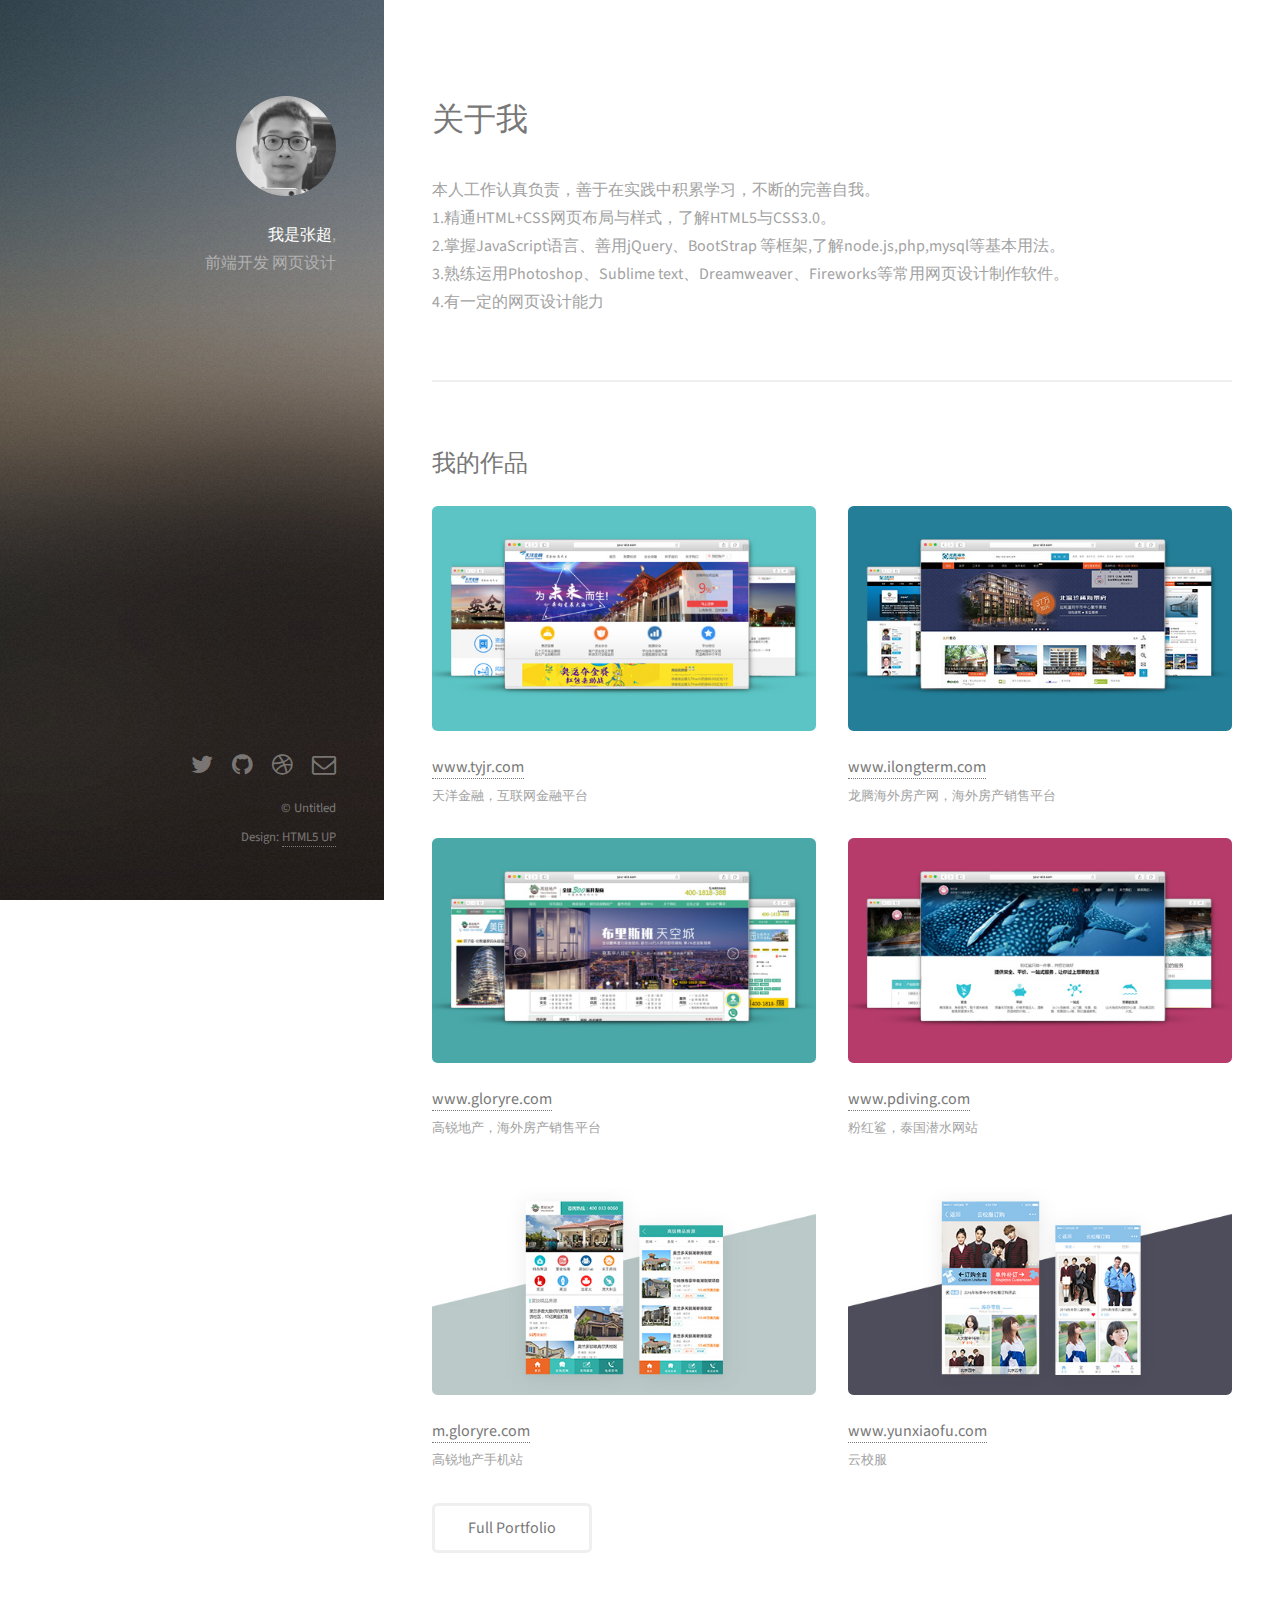
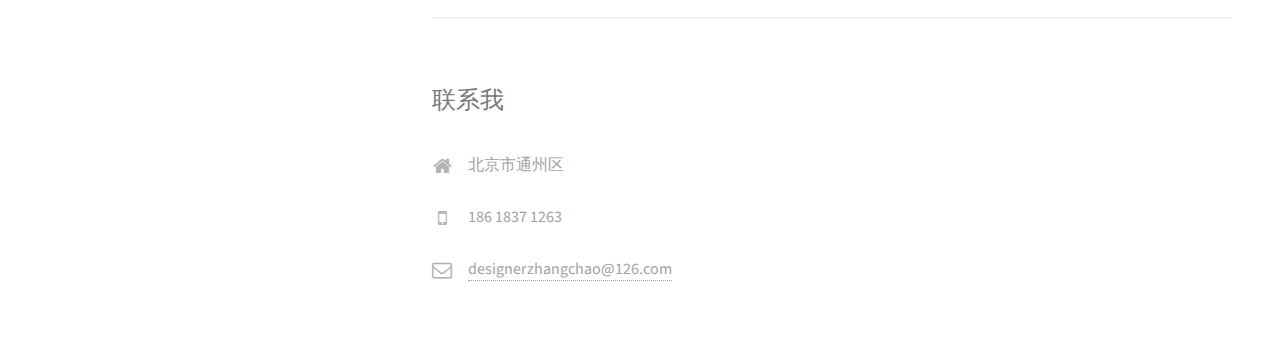
==== commit 857c5f84: "change" ====
--- a/index.html
+++ b/index.html
@@ -6,7 +6,7 @@
 -->
 <html>
 	<head>
-		<title>Strata by HTML5 UP</title>
+		<title>张超个人主页</title>
 		<meta charset="utf-8" />
 		<meta name="viewport" content="width=device-width, initial-scale=1" />
 		<!--[if lte IE 8]><script src="assets/js/ie/html5shiv.js"></script><![endif]-->
@@ -18,10 +18,10 @@
 		<!-- Header -->
 			<header id="header">
 				<div class="inner">
-					<a href="#" class="image avatar"><img src="images/avatar.jpg" alt="" /></a>
-					<h1><strong>I am Strata</strong>, a super simple<br />
-					responsive site template freebie<br />
-					crafted by <a href="http://html5up.net">HTML5 UP</a>.</h1>
+					<a href="#" class="image avatar"><img src="images/thumbs/head.jpg" alt="" /></a>
+					<p><strong>我是张超</strong>,
+					<br /> 前端开发
+					网页设计</p>
 				</div>
 			</header>
 
@@ -31,48 +31,51 @@
 				<!-- One -->
 					<section id="one">
 						<header class="major">
-							<h2>Ipsum lorem dolor aliquam ante commodo<br />
-							magna sed accumsan arcu neque.</h2>
+							<h2>关于我</h2>
 						</header>
-						<p>Accumsan orci faucibus id eu lorem semper. Eu ac iaculis ac nunc nisi lorem vulputate lorem neque cubilia ac in adipiscing in curae lobortis tortor primis integer massa adipiscing id nisi accumsan pellentesque commodo blandit enim arcu non at amet id arcu magna. Accumsan orci faucibus id eu lorem semper nunc nisi lorem vulputate lorem neque cubilia.</p>
-						<ul class="actions">
+						<p>本人工作认真负责，善于在实践中积累学习，不断的完善自我。<br/>
+						1.精通HTML+CSS网页布局与样式，了解HTML5与CSS3.0。<br/>
+						2.掌握JavaScript语言、善用jQuery、BootStrap 等框架,了解node.js,php,mysql等基本用法。<br/>
+						3.熟练运用Photoshop、Sublime text、Dreamweaver、Fireworks等常用网页设计制作软件。<br/>
+						4.有一定的网页设计能力</p>
+						<!-- <ul class="actions">
 							<li><a href="#" class="button">Learn More</a></li>
-						</ul>
+						</ul> -->
 					</section>
 
 				<!-- Two -->
 					<section id="two">
-						<h2>Recent Work</h2>
+						<h2>我的作品</h2>
 						<div class="row">
 							<article class="6u 12u$(xsmall) work-item">
-								<a href="images/fulls/01.jpg" class="image fit thumb"><img src="images/thumbs/01.jpg" alt="" /></a>
-								<h3>Magna sed consequat tempus</h3>
-								<p>Lorem ipsum dolor sit amet nisl sed nullam feugiat.</p>
+								<a href="http://tyjr.com/" target="_blank" class="image fit thumb"><img src="images/thumbs/tyjr.jpg" alt="" /></a>
+								<h3><a href="http://tyjr.com/" target="_blank">www.tyjr.com</a></h3>
+								<p>天洋金融，互联网金融平台</p>
 							</article>
 							<article class="6u$ 12u$(xsmall) work-item">
-								<a href="images/fulls/02.jpg" class="image fit thumb"><img src="images/thumbs/02.jpg" alt="" /></a>
-								<h3>Ultricies lacinia interdum</h3>
-								<p>Lorem ipsum dolor sit amet nisl sed nullam feugiat.</p>
+								<a href="http://www.ilongterm.com/" target="_blank" class="image fit thumb"><img src="images/thumbs/ilongterm.jpg" alt="" /></a>
+								<h3><a href="http://www.ilongterm.com/" target="_blank">www.ilongterm.com</a></h3>
+								<p>龙腾海外房产网，海外房产销售平台</p>
 							</article>
 							<article class="6u 12u$(xsmall) work-item">
-								<a href="images/fulls/03.jpg" class="image fit thumb"><img src="images/thumbs/03.jpg" alt="" /></a>
-								<h3>Tortor metus commodo</h3>
-								<p>Lorem ipsum dolor sit amet nisl sed nullam feugiat.</p>
+								<a href="http://www.gloryre.com" target="_blank" class="image fit thumb"><img src="images/thumbs/gloryre.jpg" alt="" /></a>
+								<h3><a href="http://www.gloryre.com/" target="_blank">www.gloryre.com</a></h3>
+								<p>高锐地产，海外房产销售平台</p>
 							</article>
 							<article class="6u$ 12u$(xsmall) work-item">
-								<a href="images/fulls/04.jpg" class="image fit thumb"><img src="images/thumbs/04.jpg" alt="" /></a>
-								<h3>Quam neque phasellus</h3>
-								<p>Lorem ipsum dolor sit amet nisl sed nullam feugiat.</p>
-							</article>
-							<article class="6u 12u$(xsmall) work-item">
-								<a href="images/fulls/05.jpg" class="image fit thumb"><img src="images/thumbs/05.jpg" alt="" /></a>
-								<h3>Nunc enim commodo aliquet</h3>
-								<p>Lorem ipsum dolor sit amet nisl sed nullam feugiat.</p>
-							</article>
-							<article class="6u$ 12u$(xsmall) work-item">
-								<a href="images/fulls/06.jpg" class="image fit thumb"><img src="images/thumbs/06.jpg" alt="" /></a>
-								<h3>Risus ornare lacinia</h3>
-								<p>Lorem ipsum dolor sit amet nisl sed nullam feugiat.</p>
+								<a "http://pdiving.com/" target="_blank" class="image fit thumb"><img src="images/thumbs/pink.jpg" alt="" /></a>
+								<h3><a href="http://pdiving.com/" target="_blank">www.pdiving.com</a></h3>
+								<p>粉红鲨，泰国潜水网站</p>
+							</article>
+							<article class="6u 12u$(xsmall) work-item  gallery">
+								<a href="http://m.gloryre.com/" target="_blank" class="image fit thumb"><img src="images/thumbs/mgloryre.jpg" alt="" /></a>
+								<h3><a href="http://m.gloryre.com/" target="_blank">m.gloryre.com</a></h3>
+								<p>高锐地产手机站</p>
+							</article>
+							<article class="6u$ 12u$(xsmall) work-item  gallery">
+								<a href="javascript:;" target="_blank" class="image fit thumb"><img src="images/thumbs/yun.jpg" alt="" /></a>
+								<h3><a href="javascript:;" target="_blank">www.yunxiaofu.com</a></h3>
+								<p>云校服</p>
 							</article>
 						</div>
 						<ul class="actions">
@@ -82,10 +85,10 @@
 
 				<!-- Three -->
 					<section id="three">
-						<h2>Get In Touch</h2>
-						<p>Accumsan pellentesque commodo blandit enim arcu non at amet id arcu magna. Accumsan orci faucibus id eu lorem semper nunc nisi lorem vulputate lorem neque lorem ipsum dolor.</p>
+						<h2>联系我</h2>
+						<p></p>
 						<div class="row">
-							<div class="8u 12u$(small)">
+							<!-- <div class="8u 12u$(small)">
 								<form method="post" action="#">
 									<div class="row uniform 50%">
 										<div class="6u 12u$(xsmall)"><input type="text" name="name" id="name" placeholder="Name" /></div>
@@ -96,22 +99,20 @@
 								<ul class="actions">
 									<li><input type="submit" value="Send Message" /></li>
 								</ul>
-							</div>
+							</div> -->
 							<div class="4u$ 12u$(small)">
 								<ul class="labeled-icons">
 									<li>
 										<h3 class="icon fa-home"><span class="label">Address</span></h3>
-										1234 Somewhere Rd.<br />
-										Nashville, TN 00000<br />
-										United States
+										北京市通州区
 									</li>
 									<li>
 										<h3 class="icon fa-mobile"><span class="label">Phone</span></h3>
-										000-000-0000
+										186 1837 1263
 									</li>
 									<li>
 										<h3 class="icon fa-envelope-o"><span class="label">Email</span></h3>
-										<a href="#">hello@untitled.tld</a>
+										<a href="#">designerzhangchao@126.com</a>
 									</li>
 								</ul>
 							</div>
--- a/assets/css/main.css
+++ b/assets/css/main.css
@@ -0,0 +1,3127 @@
+@import url("font-awesome.min.css");
+@import url("http://fonts.googleapis.com/css?family=Source+Sans+Pro:400,400italic");
+
+/*
+	Strata by HTML5 UP
+	html5up.net | @ajlkn
+	Free for personal and commercial use under the CCA 3.0 license (html5up.net/license)
+*/
+
+/* Reset */
+
+	html, body, div, span, applet, object, iframe, h1, h2, h3, h4, h5, h6, p, blockquote, pre, a, abbr, acronym, address, big, cite, code, del, dfn, em, img, ins, kbd, q, s, samp, small, strike, strong, sub, sup, tt, var, b, u, i, center, dl, dt, dd, ol, ul, li, fieldset, form, label, legend, table, caption, tbody, tfoot, thead, tr, th, td, article, aside, canvas, details, embed, figure, figcaption, footer, header, hgroup, menu, nav, output, ruby, section, summary, time, mark, audio, video {
+		margin: 0;
+		padding: 0;
+		border: 0;
+		font-size: 100%;
+		font: inherit;
+		vertical-align: baseline;
+	}
+
+	article, aside, details, figcaption, figure, footer, header, hgroup, menu, nav, section {
+		display: block;
+	}
+
+	body {
+		line-height: 1;
+	}
+
+	ol, ul {
+		list-style: none;
+	}
+
+	blockquote, q {
+		quotes: none;
+	}
+
+	blockquote:before, blockquote:after, q:before, q:after {
+		content: '';
+		content: none;
+	}
+
+	table {
+		border-collapse: collapse;
+		border-spacing: 0;
+	}
+
+	body {
+		-webkit-text-size-adjust: none;
+	}
+
+/* Box Model */
+
+	*, *:before, *:after {
+		-moz-box-sizing: border-box;
+		-webkit-box-sizing: border-box;
+		box-sizing: border-box;
+	}
+
+/* Containers */
+
+	.container {
+		margin-left: auto;
+		margin-right: auto;
+	}
+
+	.container.\31 25\25 {
+		width: 100%;
+		max-width: 1200px;
+		min-width: 960px;
+	}
+
+	.container.\37 5\25 {
+		width: 720px;
+	}
+
+	.container.\35 0\25 {
+		width: 480px;
+	}
+
+	.container.\32 5\25 {
+		width: 240px;
+	}
+
+	.container {
+		width: 960px;
+	}
+
+	@media screen and (max-width: 1800px) {
+
+		.container.\31 25\25 {
+			width: 100%;
+			max-width: 1200px;
+			min-width: 960px;
+		}
+
+		.container.\37 5\25 {
+			width: 720px;
+		}
+
+		.container.\35 0\25 {
+			width: 480px;
+		}
+
+		.container.\32 5\25 {
+			width: 240px;
+		}
+
+		.container {
+			width: 960px;
+		}
+
+	}
+
+	@media screen and (max-width: 1280px) {
+
+		.container.\31 25\25 {
+			width: 100%;
+			max-width: 1200px;
+			min-width: 960px;
+		}
+
+		.container.\37 5\25 {
+			width: 720px;
+		}
+
+		.container.\35 0\25 {
+			width: 480px;
+		}
+
+		.container.\32 5\25 {
+			width: 240px;
+		}
+
+		.container {
+			width: 960px;
+		}
+
+	}
+
+	@media screen and (max-width: 980px) {
+
+		.container.\31 25\25 {
+			width: 100%;
+			max-width: 1200px;
+			min-width: 960px;
+		}
+
+		.container.\37 5\25 {
+			width: 720px;
+		}
+
+		.container.\35 0\25 {
+			width: 480px;
+		}
+
+		.container.\32 5\25 {
+			width: 240px;
+		}
+
+		.container {
+			width: 960px;
+		}
+
+	}
+
+	@media screen and (max-width: 736px) {
+
+		.container.\31 25\25 {
+			width: 100%;
+			max-width: 1200px;
+			min-width: 960px;
+		}
+
+		.container.\37 5\25 {
+			width: 720px;
+		}
+
+		.container.\35 0\25 {
+			width: 480px;
+		}
+
+		.container.\32 5\25 {
+			width: 240px;
+		}
+
+		.container {
+			width: 960px;
+		}
+
+	}
+
+	@media screen and (max-width: 480px) {
+
+		.container.\31 25\25 {
+			width: 100%;
+			max-width: 1200px;
+			min-width: 960px;
+		}
+
+		.container.\37 5\25 {
+			width: 720px;
+		}
+
+		.container.\35 0\25 {
+			width: 480px;
+		}
+
+		.container.\32 5\25 {
+			width: 240px;
+		}
+
+		.container {
+			width: 960px;
+		}
+
+	}
+
+/* Grid */
+
+	.row {
+		border-bottom: solid 1px transparent;
+		-moz-box-sizing: border-box;
+		-webkit-box-sizing: border-box;
+		box-sizing: border-box;
+	}
+
+	.row > * {
+		float: left;
+		-moz-box-sizing: border-box;
+		-webkit-box-sizing: border-box;
+		box-sizing: border-box;
+	}
+
+	.row:after, .row:before {
+		content: '';
+		display: block;
+		clear: both;
+		height: 0;
+	}
+
+	.row.uniform > * > :first-child {
+		margin-top: 0;
+	}
+
+	.row.uniform > * > :last-child {
+		margin-bottom: 0;
+	}
+
+	.row.\30 \25 > * {
+		padding: 0 0 0 0em;
+	}
+
+	.row.\30 \25 {
+		margin: 0 0 -1px 0em;
+	}
+
+	.row.uniform.\30 \25 > * {
+		padding: 0em 0 0 0em;
+	}
+
+	.row.uniform.\30 \25 {
+		margin: 0em 0 -1px 0em;
+	}
+
+	.row > * {
+		padding: 0 0 0 2.5em;
+	}
+
+	.row {
+		margin: 0 0 -1px -2.5em;
+	}
+
+	.row.uniform > * {
+		padding: 2.5em 0 0 2.5em;
+	}
+
+	.row.uniform {
+		margin: -2.5em 0 -1px -2.5em;
+	}
+
+	.row.\32 00\25 > * {
+		padding: 0 0 0 5em;
+	}
+
+	.row.\32 00\25 {
+		margin: 0 0 -1px -5em;
+	}
+
+	.row.uniform.\32 00\25 > * {
+		padding: 5em 0 0 5em;
+	}
+
+	.row.uniform.\32 00\25 {
+		margin: -5em 0 -1px -5em;
+	}
+
+	.row.\31 50\25 > * {
+		padding: 0 0 0 3.75em;
+	}
+
+	.row.\31 50\25 {
+		margin: 0 0 -1px -3.75em;
+	}
+
+	.row.uniform.\31 50\25 > * {
+		padding: 3.75em 0 0 3.75em;
+	}
+
+	.row.uniform.\31 50\25 {
+		margin: -3.75em 0 -1px -3.75em;
+	}
+
+	.row.\35 0\25 > * {
+		padding: 0 0 0 1.25em;
+	}
+
+	.row.\35 0\25 {
+		margin: 0 0 -1px -1.25em;
+	}
+
+	.row.uniform.\35 0\25 > * {
+		padding: 1.25em 0 0 1.25em;
+	}
+
+	.row.uniform.\35 0\25 {
+		margin: -1.25em 0 -1px -1.25em;
+	}
+
+	.row.\32 5\25 > * {
+		padding: 0 0 0 0.625em;
+	}
+
+	.row.\32 5\25 {
+		margin: 0 0 -1px -0.625em;
+	}
+
+	.row.uniform.\32 5\25 > * {
+		padding: 0.625em 0 0 0.625em;
+	}
+
+	.row.uniform.\32 5\25 {
+		margin: -0.625em 0 -1px -0.625em;
+	}
+
+	.\31 2u, .\31 2u\24 {
+		width: 100%;
+		clear: none;
+		margin-left: 0;
+	}
+
+	.\31 1u, .\31 1u\24 {
+		width: 91.6666666667%;
+		clear: none;
+		margin-left: 0;
+	}
+
+	.\31 0u, .\31 0u\24 {
+		width: 83.3333333333%;
+		clear: none;
+		margin-left: 0;
+	}
+
+	.\39 u, .\39 u\24 {
+		width: 75%;
+		clear: none;
+		margin-left: 0;
+	}
+
+	.\38 u, .\38 u\24 {
+		width: 66.6666666667%;
+		clear: none;
+		margin-left: 0;
+	}
+
+	.\37 u, .\37 u\24 {
+		width: 58.3333333333%;
+		clear: none;
+		margin-left: 0;
+	}
+
+	.\36 u, .\36 u\24 {
+		width: 50%;
+		clear: none;
+		margin-left: 0;
+	}
+
+	.\35 u, .\35 u\24 {
+		width: 41.6666666667%;
+		clear: none;
+		margin-left: 0;
+	}
+
+	.\34 u, .\34 u\24 {
+		width: 33.3333333333%;
+		clear: none;
+		margin-left: 0;
+	}
+
+	.\33 u, .\33 u\24 {
+		width: 25%;
+		clear: none;
+		margin-left: 0;
+	}
+
+	.\32 u, .\32 u\24 {
+		width: 16.6666666667%;
+		clear: none;
+		margin-left: 0;
+	}
+
+	.\31 u, .\31 u\24 {
+		width: 8.3333333333%;
+		clear: none;
+		margin-left: 0;
+	}
+
+	.\31 2u\24 + *,
+	.\31 1u\24 + *,
+	.\31 0u\24 + *,
+	.\39 u\24 + *,
+	.\38 u\24 + *,
+	.\37 u\24 + *,
+	.\36 u\24 + *,
+	.\35 u\24 + *,
+	.\34 u\24 + *,
+	.\33 u\24 + *,
+	.\32 u\24 + *,
+	.\31 u\24 + * {
+		clear: left;
+	}
+
+	.\-11u {
+		margin-left: 91.66667%;
+	}
+
+	.\-10u {
+		margin-left: 83.33333%;
+	}
+
+	.\-9u {
+		margin-left: 75%;
+	}
+
+	.\-8u {
+		margin-left: 66.66667%;
+	}
+
+	.\-7u {
+		margin-left: 58.33333%;
+	}
+
+	.\-6u {
+		margin-left: 50%;
+	}
+
+	.\-5u {
+		margin-left: 41.66667%;
+	}
+
+	.\-4u {
+		margin-left: 33.33333%;
+	}
+
+	.\-3u {
+		margin-left: 25%;
+	}
+
+	.\-2u {
+		margin-left: 16.66667%;
+	}
+
+	.\-1u {
+		margin-left: 8.33333%;
+	}
+
+	@media screen and (max-width: 1800px) {
+
+		.row > * {
+			padding: 0 0 0 2.5em;
+		}
+
+		.row {
+			margin: 0 0 -1px -2.5em;
+		}
+
+		.row.uniform > * {
+			padding: 2.5em 0 0 2.5em;
+		}
+
+		.row.uniform {
+			margin: -2.5em 0 -1px -2.5em;
+		}
+
+		.row.\32 00\25 > * {
+			padding: 0 0 0 5em;
+		}
+
+		.row.\32 00\25 {
+			margin: 0 0 -1px -5em;
+		}
+
+		.row.uniform.\32 00\25 > * {
+			padding: 5em 0 0 5em;
+		}
+
+		.row.uniform.\32 00\25 {
+			margin: -5em 0 -1px -5em;
+		}
+
+		.row.\31 50\25 > * {
+			padding: 0 0 0 3.75em;
+		}
+
+		.row.\31 50\25 {
+			margin: 0 0 -1px -3.75em;
+		}
+
+		.row.uniform.\31 50\25 > * {
+			padding: 3.75em 0 0 3.75em;
+		}
+
+		.row.uniform.\31 50\25 {
+			margin: -3.75em 0 -1px -3.75em;
+		}
+
+		.row.\35 0\25 > * {
+			padding: 0 0 0 1.25em;
+		}
+
+		.row.\35 0\25 {
+			margin: 0 0 -1px -1.25em;
+		}
+
+		.row.uniform.\35 0\25 > * {
+			padding: 1.25em 0 0 1.25em;
+		}
+
+		.row.uniform.\35 0\25 {
+			margin: -1.25em 0 -1px -1.25em;
+		}
+
+		.row.\32 5\25 > * {
+			padding: 0 0 0 0.625em;
+		}
+
+		.row.\32 5\25 {
+			margin: 0 0 -1px -0.625em;
+		}
+
+		.row.uniform.\32 5\25 > * {
+			padding: 0.625em 0 0 0.625em;
+		}
+
+		.row.uniform.\32 5\25 {
+			margin: -0.625em 0 -1px -0.625em;
+		}
+
+		.\31 2u\28xlarge\29, .\31 2u\24\28xlarge\29 {
+			width: 100%;
+			clear: none;
+			margin-left: 0;
+		}
+
+		.\31 1u\28xlarge\29, .\31 1u\24\28xlarge\29 {
+			width: 91.6666666667%;
+			clear: none;
+			margin-left: 0;
+		}
+
+		.\31 0u\28xlarge\29, .\31 0u\24\28xlarge\29 {
+			width: 83.3333333333%;
+			clear: none;
+			margin-left: 0;
+		}
+
+		.\39 u\28xlarge\29, .\39 u\24\28xlarge\29 {
+			width: 75%;
+			clear: none;
+			margin-left: 0;
+		}
+
+		.\38 u\28xlarge\29, .\38 u\24\28xlarge\29 {
+			width: 66.6666666667%;
+			clear: none;
+			margin-left: 0;
+		}
+
+		.\37 u\28xlarge\29, .\37 u\24\28xlarge\29 {
+			width: 58.3333333333%;
+			clear: none;
+			margin-left: 0;
+		}
+
+		.\36 u\28xlarge\29, .\36 u\24\28xlarge\29 {
+			width: 50%;
+			clear: none;
+			margin-left: 0;
+		}
+
+		.\35 u\28xlarge\29, .\35 u\24\28xlarge\29 {
+			width: 41.6666666667%;
+			clear: none;
+			margin-left: 0;
+		}
+
+		.\34 u\28xlarge\29, .\34 u\24\28xlarge\29 {
+			width: 33.3333333333%;
+			clear: none;
+			margin-left: 0;
+		}
+
+		.\33 u\28xlarge\29, .\33 u\24\28xlarge\29 {
+			width: 25%;
+			clear: none;
+			margin-left: 0;
+		}
+
+		.\32 u\28xlarge\29, .\32 u\24\28xlarge\29 {
+			width: 16.6666666667%;
+			clear: none;
+			margin-left: 0;
+		}
+
+		.\31 u\28xlarge\29, .\31 u\24\28xlarge\29 {
+			width: 8.3333333333%;
+			clear: none;
+			margin-left: 0;
+		}
+
+		.\31 2u\24\28xlarge\29 + *,
+		.\31 1u\24\28xlarge\29 + *,
+		.\31 0u\24\28xlarge\29 + *,
+		.\39 u\24\28xlarge\29 + *,
+		.\38 u\24\28xlarge\29 + *,
+		.\37 u\24\28xlarge\29 + *,
+		.\36 u\24\28xlarge\29 + *,
+		.\35 u\24\28xlarge\29 + *,
+		.\34 u\24\28xlarge\29 + *,
+		.\33 u\24\28xlarge\29 + *,
+		.\32 u\24\28xlarge\29 + *,
+		.\31 u\24\28xlarge\29 + * {
+			clear: left;
+		}
+
+		.\-11u\28xlarge\29 {
+			margin-left: 91.66667%;
+		}
+
+		.\-10u\28xlarge\29 {
+			margin-left: 83.33333%;
+		}
+
+		.\-9u\28xlarge\29 {
+			margin-left: 75%;
+		}
+
+		.\-8u\28xlarge\29 {
+			margin-left: 66.66667%;
+		}
+
+		.\-7u\28xlarge\29 {
+			margin-left: 58.33333%;
+		}
+
+		.\-6u\28xlarge\29 {
+			margin-left: 50%;
+		}
+
+		.\-5u\28xlarge\29 {
+			margin-left: 41.66667%;
+		}
+
+		.\-4u\28xlarge\29 {
+			margin-left: 33.33333%;
+		}
+
+		.\-3u\28xlarge\29 {
+			margin-left: 25%;
+		}
+
+		.\-2u\28xlarge\29 {
+			margin-left: 16.66667%;
+		}
+
+		.\-1u\28xlarge\29 {
+			margin-left: 8.33333%;
+		}
+
+	}
+
+	@media screen and (max-width: 1280px) {
+
+		.row > * {
+			padding: 0 0 0 2em;
+		}
+
+		.row {
+			margin: 0 0 -1px -2em;
+		}
+
+		.row.uniform > * {
+			padding: 2em 0 0 2em;
+		}
+
+		.row.uniform {
+			margin: -2em 0 -1px -2em;
+		}
+
+		.row.\32 00\25 > * {
+			padding: 0 0 0 4em;
+		}
+
+		.row.\32 00\25 {
+			margin: 0 0 -1px -4em;
+		}
+
+		.row.uniform.\32 00\25 > * {
+			padding: 4em 0 0 4em;
+		}
+
+		.row.uniform.\32 00\25 {
+			margin: -4em 0 -1px -4em;
+		}
+
+		.row.\31 50\25 > * {
+			padding: 0 0 0 3em;
+		}
+
+		.row.\31 50\25 {
+			margin: 0 0 -1px -3em;
+		}
+
+		.row.uniform.\31 50\25 > * {
+			padding: 3em 0 0 3em;
+		}
+
+		.row.uniform.\31 50\25 {
+			margin: -3em 0 -1px -3em;
+		}
+
+		.row.\35 0\25 > * {
+			padding: 0 0 0 1em;
+		}
+
+		.row.\35 0\25 {
+			margin: 0 0 -1px -1em;
+		}
+
+		.row.uniform.\35 0\25 > * {
+			padding: 1em 0 0 1em;
+		}
+
+		.row.uniform.\35 0\25 {
+			margin: -1em 0 -1px -1em;
+		}
+
+		.row.\32 5\25 > * {
+			padding: 0 0 0 0.5em;
+		}
+
+		.row.\32 5\25 {
+			margin: 0 0 -1px -0.5em;
+		}
+
+		.row.uniform.\32 5\25 > * {
+			padding: 0.5em 0 0 0.5em;
+		}
+
+		.row.uniform.\32 5\25 {
+			margin: -0.5em 0 -1px -0.5em;
+		}
+
+		.\31 2u\28large\29, .\31 2u\24\28large\29 {
+			width: 100%;
+			clear: none;
+			margin-left: 0;
+		}
+
+		.\31 1u\28large\29, .\31 1u\24\28large\29 {
+			width: 91.6666666667%;
+			clear: none;
+			margin-left: 0;
+		}
+
+		.\31 0u\28large\29, .\31 0u\24\28large\29 {
+			width: 83.3333333333%;
+			clear: none;
+			margin-left: 0;
+		}
+
+		.\39 u\28large\29, .\39 u\24\28large\29 {
+			width: 75%;
+			clear: none;
+			margin-left: 0;
+		}
+
+		.\38 u\28large\29, .\38 u\24\28large\29 {
+			width: 66.6666666667%;
+			clear: none;
+			margin-left: 0;
+		}
+
+		.\37 u\28large\29, .\37 u\24\28large\29 {
+			width: 58.3333333333%;
+			clear: none;
+			margin-left: 0;
+		}
+
+		.\36 u\28large\29, .\36 u\24\28large\29 {
+			width: 50%;
+			clear: none;
+			margin-left: 0;
+		}
+
+		.\35 u\28large\29, .\35 u\24\28large\29 {
+			width: 41.6666666667%;
+			clear: none;
+			margin-left: 0;
+		}
+
+		.\34 u\28large\29, .\34 u\24\28large\29 {
+			width: 33.3333333333%;
+			clear: none;
+			margin-left: 0;
+		}
+
+		.\33 u\28large\29, .\33 u\24\28large\29 {
+			width: 25%;
+			clear: none;
+			margin-left: 0;
+		}
+
+		.\32 u\28large\29, .\32 u\24\28large\29 {
+			width: 16.6666666667%;
+			clear: none;
+			margin-left: 0;
+		}
+
+		.\31 u\28large\29, .\31 u\24\28large\29 {
+			width: 8.3333333333%;
+			clear: none;
+			margin-left: 0;
+		}
+
+		.\31 2u\24\28large\29 + *,
+		.\31 1u\24\28large\29 + *,
+		.\31 0u\24\28large\29 + *,
+		.\39 u\24\28large\29 + *,
+		.\38 u\24\28large\29 + *,
+		.\37 u\24\28large\29 + *,
+		.\36 u\24\28large\29 + *,
+		.\35 u\24\28large\29 + *,
+		.\34 u\24\28large\29 + *,
+		.\33 u\24\28large\29 + *,
+		.\32 u\24\28large\29 + *,
+		.\31 u\24\28large\29 + * {
+			clear: left;
+		}
+
+		.\-11u\28large\29 {
+			margin-left: 91.66667%;
+		}
+
+		.\-10u\28large\29 {
+			margin-left: 83.33333%;
+		}
+
+		.\-9u\28large\29 {
+			margin-left: 75%;
+		}
+
+		.\-8u\28large\29 {
+			margin-left: 66.66667%;
+		}
+
+		.\-7u\28large\29 {
+			margin-left: 58.33333%;
+		}
+
+		.\-6u\28large\29 {
+			margin-left: 50%;
+		}
+
+		.\-5u\28large\29 {
+			margin-left: 41.66667%;
+		}
+
+		.\-4u\28large\29 {
+			margin-left: 33.33333%;
+		}
+
+		.\-3u\28large\29 {
+			margin-left: 25%;
+		}
+
+		.\-2u\28large\29 {
+			margin-left: 16.66667%;
+		}
+
+		.\-1u\28large\29 {
+			margin-left: 8.33333%;
+		}
+
+	}
+
+	@media screen and (max-width: 980px) {
+
+		.row > * {
+			padding: 0 0 0 2em;
+		}
+
+		.row {
+			margin: 0 0 -1px -2em;
+		}
+
+		.row.uniform > * {
+			padding: 2em 0 0 2em;
+		}
+
+		.row.uniform {
+			margin: -2em 0 -1px -2em;
+		}
+
+		.row.\32 00\25 > * {
+			padding: 0 0 0 4em;
+		}
+
+		.row.\32 00\25 {
+			margin: 0 0 -1px -4em;
+		}
+
+		.row.uniform.\32 00\25 > * {
+			padding: 4em 0 0 4em;
+		}
+
+		.row.uniform.\32 00\25 {
+			margin: -4em 0 -1px -4em;
+		}
+
+		.row.\31 50\25 > * {
+			padding: 0 0 0 3em;
+		}
+
+		.row.\31 50\25 {
+			margin: 0 0 -1px -3em;
+		}
+
+		.row.uniform.\31 50\25 > * {
+			padding: 3em 0 0 3em;
+		}
+
+		.row.uniform.\31 50\25 {
+			margin: -3em 0 -1px -3em;
+		}
+
+		.row.\35 0\25 > * {
+			padding: 0 0 0 1em;
+		}
+
+		.row.\35 0\25 {
+			margin: 0 0 -1px -1em;
+		}
+
+		.row.uniform.\35 0\25 > * {
+			padding: 1em 0 0 1em;
+		}
+
+		.row.uniform.\35 0\25 {
+			margin: -1em 0 -1px -1em;
+		}
+
+		.row.\32 5\25 > * {
+			padding: 0 0 0 0.5em;
+		}
+
+		.row.\32 5\25 {
+			margin: 0 0 -1px -0.5em;
+		}
+
+		.row.uniform.\32 5\25 > * {
+			padding: 0.5em 0 0 0.5em;
+		}
+
+		.row.uniform.\32 5\25 {
+			margin: -0.5em 0 -1px -0.5em;
+		}
+
+		.\31 2u\28medium\29, .\31 2u\24\28medium\29 {
+			width: 100%;
+			clear: none;
+			margin-left: 0;
+		}
+
+		.\31 1u\28medium\29, .\31 1u\24\28medium\29 {
+			width: 91.6666666667%;
+			clear: none;
+			margin-left: 0;
+		}
+
+		.\31 0u\28medium\29, .\31 0u\24\28medium\29 {
+			width: 83.3333333333%;
+			clear: none;
+			margin-left: 0;
+		}
+
+		.\39 u\28medium\29, .\39 u\24\28medium\29 {
+			width: 75%;
+			clear: none;
+			margin-left: 0;
+		}
+
+		.\38 u\28medium\29, .\38 u\24\28medium\29 {
+			width: 66.6666666667%;
+			clear: none;
+			margin-left: 0;
+		}
+
+		.\37 u\28medium\29, .\37 u\24\28medium\29 {
+			width: 58.3333333333%;
+			clear: none;
+			margin-left: 0;
+		}
+
+		.\36 u\28medium\29, .\36 u\24\28medium\29 {
+			width: 50%;
+			clear: none;
+			margin-left: 0;
+		}
+
+		.\35 u\28medium\29, .\35 u\24\28medium\29 {
+			width: 41.6666666667%;
+			clear: none;
+			margin-left: 0;
+		}
+
+		.\34 u\28medium\29, .\34 u\24\28medium\29 {
+			width: 33.3333333333%;
+			clear: none;
+			margin-left: 0;
+		}
+
+		.\33 u\28medium\29, .\33 u\24\28medium\29 {
+			width: 25%;
+			clear: none;
+			margin-left: 0;
+		}
+
+		.\32 u\28medium\29, .\32 u\24\28medium\29 {
+			width: 16.6666666667%;
+			clear: none;
+			margin-left: 0;
+		}
+
+		.\31 u\28medium\29, .\31 u\24\28medium\29 {
+			width: 8.3333333333%;
+			clear: none;
+			margin-left: 0;
+		}
+
+		.\31 2u\24\28medium\29 + *,
+		.\31 1u\24\28medium\29 + *,
+		.\31 0u\24\28medium\29 + *,
+		.\39 u\24\28medium\29 + *,
+		.\38 u\24\28medium\29 + *,
+		.\37 u\24\28medium\29 + *,
+		.\36 u\24\28medium\29 + *,
+		.\35 u\24\28medium\29 + *,
+		.\34 u\24\28medium\29 + *,
+		.\33 u\24\28medium\29 + *,
+		.\32 u\24\28medium\29 + *,
+		.\31 u\24\28medium\29 + * {
+			clear: left;
+		}
+
+		.\-11u\28medium\29 {
+			margin-left: 91.66667%;
+		}
+
+		.\-10u\28medium\29 {
+			margin-left: 83.33333%;
+		}
+
+		.\-9u\28medium\29 {
+			margin-left: 75%;
+		}
+
+		.\-8u\28medium\29 {
+			margin-left: 66.66667%;
+		}
+
+		.\-7u\28medium\29 {
+			margin-left: 58.33333%;
+		}
+
+		.\-6u\28medium\29 {
+			margin-left: 50%;
+		}
+
+		.\-5u\28medium\29 {
+			margin-left: 41.66667%;
+		}
+
+		.\-4u\28medium\29 {
+			margin-left: 33.33333%;
+		}
+
+		.\-3u\28medium\29 {
+			margin-left: 25%;
+		}
+
+		.\-2u\28medium\29 {
+			margin-left: 16.66667%;
+		}
+
+		.\-1u\28medium\29 {
+			margin-left: 8.33333%;
+		}
+
+	}
+
+	@media screen and (max-width: 736px) {
+
+		.row > * {
+			padding: 0 0 0 1.5em;
+		}
+
+		.row {
+			margin: 0 0 -1px -1.5em;
+		}
+
+		.row.uniform > * {
+			padding: 1.5em 0 0 1.5em;
+		}
+
+		.row.uniform {
+			margin: -1.5em 0 -1px -1.5em;
+		}
+
+		.row.\32 00\25 > * {
+			padding: 0 0 0 3em;
+		}
+
+		.row.\32 00\25 {
+			margin: 0 0 -1px -3em;
+		}
+
+		.row.uniform.\32 00\25 > * {
+			padding: 3em 0 0 3em;
+		}
+
+		.row.uniform.\32 00\25 {
+			margin: -3em 0 -1px -3em;
+		}
+
+		.row.\31 50\25 > * {
+			padding: 0 0 0 2.25em;
+		}
+
+		.row.\31 50\25 {
+			margin: 0 0 -1px -2.25em;
+		}
+
+		.row.uniform.\31 50\25 > * {
+			padding: 2.25em 0 0 2.25em;
+		}
+
+		.row.uniform.\31 50\25 {
+			margin: -2.25em 0 -1px -2.25em;
+		}
+
+		.row.\35 0\25 > * {
+			padding: 0 0 0 0.75em;
+		}
+
+		.row.\35 0\25 {
+			margin: 0 0 -1px -0.75em;
+		}
+
+		.row.uniform.\35 0\25 > * {
+			padding: 0.75em 0 0 0.75em;
+		}
+
+		.row.uniform.\35 0\25 {
+			margin: -0.75em 0 -1px -0.75em;
+		}
+
+		.row.\32 5\25 > * {
+			padding: 0 0 0 0.375em;
+		}
+
+		.row.\32 5\25 {
+			margin: 0 0 -1px -0.375em;
+		}
+
+		.row.uniform.\32 5\25 > * {
+			padding: 0.375em 0 0 0.375em;
+		}
+
+		.row.uniform.\32 5\25 {
+			margin: -0.375em 0 -1px -0.375em;
+		}
+
+		.\31 2u\28small\29, .\31 2u\24\28small\29 {
+			width: 100%;
+			clear: none;
+			margin-left: 0;
+		}
+
+		.\31 1u\28small\29, .\31 1u\24\28small\29 {
+			width: 91.6666666667%;
+			clear: none;
+			margin-left: 0;
+		}
+
+		.\31 0u\28small\29, .\31 0u\24\28small\29 {
+			width: 83.3333333333%;
+			clear: none;
+			margin-left: 0;
+		}
+
+		.\39 u\28small\29, .\39 u\24\28small\29 {
+			width: 75%;
+			clear: none;
+			margin-left: 0;
+		}
+
+		.\38 u\28small\29, .\38 u\24\28small\29 {
+			width: 66.6666666667%;
+			clear: none;
+			margin-left: 0;
+		}
+
+		.\37 u\28small\29, .\37 u\24\28small\29 {
+			width: 58.3333333333%;
+			clear: none;
+			margin-left: 0;
+		}
+
+		.\36 u\28small\29, .\36 u\24\28small\29 {
+			width: 50%;
+			clear: none;
+			margin-left: 0;
+		}
+
+		.\35 u\28small\29, .\35 u\24\28small\29 {
+			width: 41.6666666667%;
+			clear: none;
+			margin-left: 0;
+		}
+
+		.\34 u\28small\29, .\34 u\24\28small\29 {
+			width: 33.3333333333%;
+			clear: none;
+			margin-left: 0;
+		}
+
+		.\33 u\28small\29, .\33 u\24\28small\29 {
+			width: 25%;
+			clear: none;
+			margin-left: 0;
+		}
+
+		.\32 u\28small\29, .\32 u\24\28small\29 {
+			width: 16.6666666667%;
+			clear: none;
+			margin-left: 0;
+		}
+
+		.\31 u\28small\29, .\31 u\24\28small\29 {
+			width: 8.3333333333%;
+			clear: none;
+			margin-left: 0;
+		}
+
+		.\31 2u\24\28small\29 + *,
+		.\31 1u\24\28small\29 + *,
+		.\31 0u\24\28small\29 + *,
+		.\39 u\24\28small\29 + *,
+		.\38 u\24\28small\29 + *,
+		.\37 u\24\28small\29 + *,
+		.\36 u\24\28small\29 + *,
+		.\35 u\24\28small\29 + *,
+		.\34 u\24\28small\29 + *,
+		.\33 u\24\28small\29 + *,
+		.\32 u\24\28small\29 + *,
+		.\31 u\24\28small\29 + * {
+			clear: left;
+		}
+
+		.\-11u\28small\29 {
+			margin-left: 91.66667%;
+		}
+
+		.\-10u\28small\29 {
+			margin-left: 83.33333%;
+		}
+
+		.\-9u\28small\29 {
+			margin-left: 75%;
+		}
+
+		.\-8u\28small\29 {
+			margin-left: 66.66667%;
+		}
+
+		.\-7u\28small\29 {
+			margin-left: 58.33333%;
+		}
+
+		.\-6u\28small\29 {
+			margin-left: 50%;
+		}
+
+		.\-5u\28small\29 {
+			margin-left: 41.66667%;
+		}
+
+		.\-4u\28small\29 {
+			margin-left: 33.33333%;
+		}
+
+		.\-3u\28small\29 {
+			margin-left: 25%;
+		}
+
+		.\-2u\28small\29 {
+			margin-left: 16.66667%;
+		}
+
+		.\-1u\28small\29 {
+			margin-left: 8.33333%;
+		}
+
+	}
+
+	@media screen and (max-width: 480px) {
+
+		.row > * {
+			padding: 0 0 0 1.5em;
+		}
+
+		.row {
+			margin: 0 0 -1px -1.5em;
+		}
+
+		.row.uniform > * {
+			padding: 1.5em 0 0 1.5em;
+		}
+
+		.row.uniform {
+			margin: -1.5em 0 -1px -1.5em;
+		}
+
+		.row.\32 00\25 > * {
+			padding: 0 0 0 3em;
+		}
+
+		.row.\32 00\25 {
+			margin: 0 0 -1px -3em;
+		}
+
+		.row.uniform.\32 00\25 > * {
+			padding: 3em 0 0 3em;
+		}
+
+		.row.uniform.\32 00\25 {
+			margin: -3em 0 -1px -3em;
+		}
+
+		.row.\31 50\25 > * {
+			padding: 0 0 0 2.25em;
+		}
+
+		.row.\31 50\25 {
+			margin: 0 0 -1px -2.25em;
+		}
+
+		.row.uniform.\31 50\25 > * {
+			padding: 2.25em 0 0 2.25em;
+		}
+
+		.row.uniform.\31 50\25 {
+			margin: -2.25em 0 -1px -2.25em;
+		}
+
+		.row.\35 0\25 > * {
+			padding: 0 0 0 0.75em;
+		}
+
+		.row.\35 0\25 {
+			margin: 0 0 -1px -0.75em;
+		}
+
+		.row.uniform.\35 0\25 > * {
+			padding: 0.75em 0 0 0.75em;
+		}
+
+		.row.uniform.\35 0\25 {
+			margin: -0.75em 0 -1px -0.75em;
+		}
+
+		.row.\32 5\25 > * {
+			padding: 0 0 0 0.375em;
+		}
+
+		.row.\32 5\25 {
+			margin: 0 0 -1px -0.375em;
+		}
+
+		.row.uniform.\32 5\25 > * {
+			padding: 0.375em 0 0 0.375em;
+		}
+
+		.row.uniform.\32 5\25 {
+			margin: -0.375em 0 -1px -0.375em;
+		}
+
+		.\31 2u\28xsmall\29, .\31 2u\24\28xsmall\29 {
+			width: 100%;
+			clear: none;
+			margin-left: 0;
+		}
+
+		.\31 1u\28xsmall\29, .\31 1u\24\28xsmall\29 {
+			width: 91.6666666667%;
+			clear: none;
+			margin-left: 0;
+		}
+
+		.\31 0u\28xsmall\29, .\31 0u\24\28xsmall\29 {
+			width: 83.3333333333%;
+			clear: none;
+			margin-left: 0;
+		}
+
+		.\39 u\28xsmall\29, .\39 u\24\28xsmall\29 {
+			width: 75%;
+			clear: none;
+			margin-left: 0;
+		}
+
+		.\38 u\28xsmall\29, .\38 u\24\28xsmall\29 {
+			width: 66.6666666667%;
+			clear: none;
+			margin-left: 0;
+		}
+
+		.\37 u\28xsmall\29, .\37 u\24\28xsmall\29 {
+			width: 58.3333333333%;
+			clear: none;
+			margin-left: 0;
+		}
+
+		.\36 u\28xsmall\29, .\36 u\24\28xsmall\29 {
+			width: 50%;
+			clear: none;
+			margin-left: 0;
+		}
+
+		.\35 u\28xsmall\29, .\35 u\24\28xsmall\29 {
+			width: 41.6666666667%;
+			clear: none;
+			margin-left: 0;
+		}
+
+		.\34 u\28xsmall\29, .\34 u\24\28xsmall\29 {
+			width: 33.3333333333%;
+			clear: none;
+			margin-left: 0;
+		}
+
+		.\33 u\28xsmall\29, .\33 u\24\28xsmall\29 {
+			width: 25%;
+			clear: none;
+			margin-left: 0;
+		}
+
+		.\32 u\28xsmall\29, .\32 u\24\28xsmall\29 {
+			width: 16.6666666667%;
+			clear: none;
+			margin-left: 0;
+		}
+
+		.\31 u\28xsmall\29, .\31 u\24\28xsmall\29 {
+			width: 8.3333333333%;
+			clear: none;
+			margin-left: 0;
+		}
+
+		.\31 2u\24\28xsmall\29 + *,
+		.\31 1u\24\28xsmall\29 + *,
+		.\31 0u\24\28xsmall\29 + *,
+		.\39 u\24\28xsmall\29 + *,
+		.\38 u\24\28xsmall\29 + *,
+		.\37 u\24\28xsmall\29 + *,
+		.\36 u\24\28xsmall\29 + *,
+		.\35 u\24\28xsmall\29 + *,
+		.\34 u\24\28xsmall\29 + *,
+		.\33 u\24\28xsmall\29 + *,
+		.\32 u\24\28xsmall\29 + *,
+		.\31 u\24\28xsmall\29 + * {
+			clear: left;
+		}
+
+		.\-11u\28xsmall\29 {
+			margin-left: 91.66667%;
+		}
+
+		.\-10u\28xsmall\29 {
+			margin-left: 83.33333%;
+		}
+
+		.\-9u\28xsmall\29 {
+			margin-left: 75%;
+		}
+
+		.\-8u\28xsmall\29 {
+			margin-left: 66.66667%;
+		}
+
+		.\-7u\28xsmall\29 {
+			margin-left: 58.33333%;
+		}
+
+		.\-6u\28xsmall\29 {
+			margin-left: 50%;
+		}
+
+		.\-5u\28xsmall\29 {
+			margin-left: 41.66667%;
+		}
+
+		.\-4u\28xsmall\29 {
+			margin-left: 33.33333%;
+		}
+
+		.\-3u\28xsmall\29 {
+			margin-left: 25%;
+		}
+
+		.\-2u\28xsmall\29 {
+			margin-left: 16.66667%;
+		}
+
+		.\-1u\28xsmall\29 {
+			margin-left: 8.33333%;
+		}
+
+	}
+
+/* Basic */
+
+	body {
+		background: #fff;
+	}
+
+		body.is-loading *, body.is-loading *:before, body.is-loading *:after {
+			-moz-animation: none !important;
+			-webkit-animation: none !important;
+			-ms-animation: none !important;
+			animation: none !important;
+			-moz-transition: none !important;
+			-webkit-transition: none !important;
+			-ms-transition: none !important;
+			transition: none !important;
+		}
+
+	body, input, select, textarea {
+		color: #a2a2a2;
+		font-family: "Source Sans Pro", Helvetica, sans-serif;
+		font-size: 16pt;
+		font-weight: 400;
+		line-height: 1.75em;
+	}
+
+	a {
+		-moz-transition: color 0.2s ease-in-out, border-color 0.2s ease-in-out;
+		-webkit-transition: color 0.2s ease-in-out, border-color 0.2s ease-in-out;
+		-ms-transition: color 0.2s ease-in-out, border-color 0.2s ease-in-out;
+		transition: color 0.2s ease-in-out, border-color 0.2s ease-in-out;
+		border-bottom: dotted 1px;
+		color: #49bf9d;
+		text-decoration: none;
+	}
+
+		a:hover {
+			border-bottom-color: transparent;
+			color: #49bf9d !important;
+			text-decoration: none;
+		}
+
+	strong, b {
+		color: #787878;
+		font-weight: 400;
+	}
+
+	em, i {
+		font-style: italic;
+	}
+
+	p {
+		margin: 0 0 2em 0;
+	}
+
+	h1, h2, h3, h4, h5, h6 {
+		color: #787878;
+		font-weight: 400;
+		line-height: 1em;
+		margin: 0 0 1em 0;
+	}
+
+		h1 a, h2 a, h3 a, h4 a, h5 a, h6 a {
+			color: inherit;
+			text-decoration: none;
+		}
+
+	h1 {
+		font-size: 2em;
+		line-height: 1.5em;
+	}
+
+	h2 {
+		font-size: 1.5em;
+		line-height: 1.5em;
+	}
+
+	h3 {
+		font-size: 1.25em;
+		line-height: 1.5em;
+	}
+
+	h4 {
+		font-size: 1.1em;
+		line-height: 1.5em;
+	}
+
+	h5 {
+		font-size: 0.9em;
+		line-height: 1.5em;
+	}
+
+	h6 {
+		font-size: 0.7em;
+		line-height: 1.5em;
+	}
+
+	sub {
+		font-size: 0.8em;
+		position: relative;
+		top: 0.5em;
+	}
+
+	sup {
+		font-size: 0.8em;
+		position: relative;
+		top: -0.5em;
+	}
+
+	hr {
+		border: 0;
+		border-bottom: solid 2px #efefef;
+		margin: 2em 0;
+	}
+
+		hr.major {
+			margin: 3em 0;
+		}
+
+	blockquote {
+		border-left: solid 6px #efefef;
+		font-style: italic;
+		margin: 0 0 2em 0;
+		padding: 0.5em 0 0.5em 1.5em;
+	}
+
+	code {
+		background: #f7f7f7;
+		border-radius: 0.35em;
+		border: solid 2px #efefef;
+		font-family: "Courier New", monospace;
+		font-size: 0.9em;
+		margin: 0 0.25em;
+		padding: 0.25em 0.65em;
+	}
+
+	pre {
+		-webkit-overflow-scrolling: touch;
+		font-family: "Courier New", monospace;
+		font-size: 0.9em;
+		margin: 0 0 2em 0;
+	}
+
+		pre code {
+			display: block;
+			line-height: 1.75em;
+			padding: 1em 1.5em;
+			overflow-x: auto;
+		}
+
+	.align-left {
+		text-align: left;
+	}
+
+	.align-center {
+		text-align: center;
+	}
+
+	.align-right {
+		text-align: right;
+	}
+
+/* Section/Article */
+
+	section.special, article.special {
+		text-align: center;
+	}
+
+	header p {
+		color: #b2b2b2;
+		position: relative;
+		margin: 0 0 1.5em 0;
+	}
+
+	header h2 + p {
+		font-size: 1.25em;
+		margin-top: -1em;
+		line-height: 1.5em;
+	}
+
+	header h3 + p {
+		font-size: 1.1em;
+		margin-top: -0.8em;
+		line-height: 1.5em;
+	}
+
+	header h4 + p,
+	header h5 + p,
+	header h6 + p {
+		font-size: 0.9em;
+		margin-top: -0.6em;
+		line-height: 1.5em;
+	}
+
+	header.major h2 {
+		font-size: 2em;
+	}
+
+/* Form */
+
+	form {
+		margin: 0 0 2em 0;
+	}
+
+	label {
+		color: #787878;
+		display: block;
+		font-size: 0.9em;
+		font-weight: 400;
+		margin: 0 0 1em 0;
+	}
+
+	input[type="text"],
+	input[type="password"],
+	input[type="email"],
+	select,
+	textarea {
+		-moz-appearance: none;
+		-webkit-appearance: none;
+		-ms-appearance: none;
+		appearance: none;
+		background: #f7f7f7;
+		border-radius: 0.35em;
+		border: solid 2px transparent;
+		color: inherit;
+		display: block;
+		outline: 0;
+		padding: 0 0.75em;
+		text-decoration: none;
+		width: 100%;
+	}
+
+		input[type="text"]:invalid,
+		input[type="password"]:invalid,
+		input[type="email"]:invalid,
+		select:invalid,
+		textarea:invalid {
+			box-shadow: none;
+		}
+
+		input[type="text"]:focus,
+		input[type="password"]:focus,
+		input[type="email"]:focus,
+		select:focus,
+		textarea:focus {
+			border-color: #49bf9d;
+		}
+
+	.select-wrapper {
+		text-decoration: none;
+		display: block;
+		position: relative;
+	}
+
+		.select-wrapper:before {
+			-moz-osx-font-smoothing: grayscale;
+			-webkit-font-smoothing: antialiased;
+			font-family: FontAwesome;
+			font-style: normal;
+			font-weight: normal;
+			text-transform: none !important;
+		}
+
+		.select-wrapper:before {
+			color: #dfdfdf;
+			content: '\f078';
+			display: block;
+			height: 2.75em;
+			line-height: 2.75em;
+			pointer-events: none;
+			position: absolute;
+			right: 0;
+			text-align: center;
+			top: 0;
+			width: 2.75em;
+		}
+
+		.select-wrapper select::-ms-expand {
+			display: none;
+		}
+
+	input[type="text"],
+	input[type="password"],
+	input[type="email"],
+	select {
+		height: 2.75em;
+	}
+
+	textarea {
+		padding: 0.75em;
+	}
+
+	input[type="checkbox"],
+	input[type="radio"] {
+		-moz-appearance: none;
+		-webkit-appearance: none;
+		-ms-appearance: none;
+		appearance: none;
+		display: block;
+		float: left;
+		margin-right: -2em;
+		opacity: 0;
+		width: 1em;
+		z-index: -1;
+	}
+
+		input[type="checkbox"] + label,
+		input[type="radio"] + label {
+			text-decoration: none;
+			color: #a2a2a2;
+			cursor: pointer;
+			display: inline-block;
+			font-size: 1em;
+			font-weight: 400;
+			padding-left: 2.4em;
+			padding-right: 0.75em;
+			position: relative;
+		}
+
+			input[type="checkbox"] + label:before,
+			input[type="radio"] + label:before {
+				-moz-osx-font-smoothing: grayscale;
+				-webkit-font-smoothing: antialiased;
+				font-family: FontAwesome;
+				font-style: normal;
+				font-weight: normal;
+				text-transform: none !important;
+			}
+
+			input[type="checkbox"] + label:before,
+			input[type="radio"] + label:before {
+				background: #f7f7f7;
+				border-radius: 0.35em;
+				border: solid 2px transparent;
+				content: '';
+				display: inline-block;
+				height: 1.65em;
+				left: 0;
+				line-height: 1.58125em;
+				position: absolute;
+				text-align: center;
+				top: 0;
+				width: 1.65em;
+			}
+
+		input[type="checkbox"]:checked + label:before,
+		input[type="radio"]:checked + label:before {
+			background: #787878;
+			border-color: #787878;
+			color: #fff;
+			content: '\f00c';
+		}
+
+		input[type="checkbox"]:focus + label:before,
+		input[type="radio"]:focus + label:before {
+			border-color: #49bf9d;
+		}
+
+	input[type="checkbox"] + label:before {
+		border-radius: 0.35em;
+	}
+
+	input[type="radio"] + label:before {
+		border-radius: 100%;
+	}
+
+	::-webkit-input-placeholder {
+		color: #b2b2b2 !important;
+		opacity: 1.0;
+	}
+
+	:-moz-placeholder {
+		color: #b2b2b2 !important;
+		opacity: 1.0;
+	}
+
+	::-moz-placeholder {
+		color: #b2b2b2 !important;
+		opacity: 1.0;
+	}
+
+	:-ms-input-placeholder {
+		color: #b2b2b2 !important;
+		opacity: 1.0;
+	}
+
+	.formerize-placeholder {
+		color: #b2b2b2 !important;
+		opacity: 1.0;
+	}
+
+/* Box */
+
+	.box {
+		border-radius: 0.35em;
+		border: solid 2px #efefef;
+		margin-bottom: 2em;
+		padding: 1.5em;
+	}
+
+		.box > :last-child,
+		.box > :last-child > :last-child,
+		.box > :last-child > :last-child > :last-child {
+			margin-bottom: 0;
+		}
+
+		.box.alt {
+			border: 0;
+			border-radius: 0;
+			padding: 0;
+		}
+
+/* Icon */
+
+	.icon {
+		text-decoration: none;
+		border-bottom: none;
+		position: relative;
+	}
+
+		.icon:before {
+			-moz-osx-font-smoothing: grayscale;
+			-webkit-font-smoothing: antialiased;
+			font-family: FontAwesome;
+			font-style: normal;
+			font-weight: normal;
+			text-transform: none !important;
+		}
+
+		.icon > .label {
+			display: none;
+		}
+
+/* Image */
+
+	.image {
+		border-radius: 0.35em;
+		border: 0;
+		display: inline-block;
+		position: relative;
+	}
+
+		.image:before {
+			-moz-transition: opacity 0.2s ease-in-out;
+			-webkit-transition: opacity 0.2s ease-in-out;
+			-ms-transition: opacity 0.2s ease-in-out;
+			transition: opacity 0.2s ease-in-out;
+			-background: url("images/overlay.png");
+			border-radius: 0.35em;
+			content: '';
+			display: block;
+			height: 100%;
+			left: 0;
+			opacity: 0.5;
+			position: absolute;
+			top: 0;
+			width: 100%;
+		}
+
+		.image.thumb {
+			text-align: center;
+		}
+
+			.image.thumb:after {
+				-moz-transition: opacity 0.2s ease-in-out;
+				-webkit-transition: opacity 0.2s ease-in-out;
+				-ms-transition: opacity 0.2s ease-in-out;
+				transition: opacity 0.2s ease-in-out;
+				border-radius: 0.35em;
+				border: solid 3px rgba(255, 255, 255, 0.5);
+				color: #fff;
+				content: 'View';
+				display: inline-block;
+				font-size: 0.8em;
+				font-weight: 400;
+				left: 50%;
+				line-height: 2.25em;
+				margin: -1.25em 0 0 -3em;
+				opacity: 0;
+				padding: 0 1.5em;
+				position: absolute;
+				text-align: center;
+				text-decoration: none;
+				top: 50%;
+				white-space: nowrap;
+			}
+
+			.image.thumb:hover:after {
+				opacity: 1.0;
+			}
+
+			.image.thumb:hover:before {
+				background: url("images/overlay.png"), url("images/overlay.png");
+				opacity: 1.0;
+			}
+
+		.image img {
+			border-radius: 0.35em;
+			display: block;
+		}
+
+		.image.left {
+			float: left;
+			margin: 0 1.5em 1em 0;
+			top: 0.25em;
+		}
+
+		.image.right {
+			float: right;
+			margin: 0 0 1em 1.5em;
+			top: 0.25em;
+		}
+
+		.image.left, .image.right {
+			max-width: 40%;
+		}
+
+			.image.left img, .image.right img {
+				width: 100%;
+			}
+
+		.image.fit {
+			display: block;
+			margin: 0 0 2em 0;
+			width: 100%;
+		}
+
+			.image.fit img {
+				width: 100%;
+			}
+
+		.image.avatar {
+			border-radius: 100%;
+		}
+
+			.image.avatar:before {
+				display: none;
+			}
+
+			.image.avatar img {
+				border-radius: 100%;
+				width: 100%;
+			}
+
+/* List */
+
+	ol {
+		list-style: decimal;
+		margin: 0 0 2em 0;
+		padding-left: 1.25em;
+	}
+
+		ol li {
+			padding-left: 0.25em;
+		}
+
+	ul {
+		list-style: disc;
+		margin: 0 0 2em 0;
+		padding-left: 1em;
+	}
+
+		ul li {
+			padding-left: 0.5em;
+		}
+
+		ul.alt {
+			list-style: none;
+			padding-left: 0;
+		}
+
+			ul.alt li {
+				border-top: solid 2px #efefef;
+				padding: 0.5em 0;
+			}
+
+				ul.alt li:first-child {
+					border-top: 0;
+					padding-top: 0;
+				}
+
+		ul.icons {
+			cursor: default;
+			list-style: none;
+			padding-left: 0;
+		}
+
+			ul.icons li {
+				display: inline-block;
+				padding: 0 1em 0 0;
+			}
+
+				ul.icons li:last-child {
+					padding-right: 0;
+				}
+
+				ul.icons li .icon:before {
+					font-size: 1.5em;
+				}
+
+		ul.actions {
+			cursor: default;
+			list-style: none;
+			padding-left: 0;
+		}
+
+			ul.actions li {
+				display: inline-block;
+				padding: 0 1em 0 0;
+				vertical-align: middle;
+			}
+
+				ul.actions li:last-child {
+					padding-right: 0;
+				}
+
+			ul.actions.small li {
+				padding: 0 0.5em 0 0;
+			}
+
+			ul.actions.vertical li {
+				display: block;
+				padding: 1em 0 0 0;
+			}
+
+				ul.actions.vertical li:first-child {
+					padding-top: 0;
+				}
+
+				ul.actions.vertical li > * {
+					margin-bottom: 0;
+				}
+
+			ul.actions.vertical.small li {
+				padding: 0.5em 0 0 0;
+			}
+
+				ul.actions.vertical.small li:first-child {
+					padding-top: 0;
+				}
+
+			ul.actions.fit {
+				display: table;
+				margin-left: -1em;
+				padding: 0;
+				table-layout: fixed;
+				width: calc(100% + 1em);
+			}
+
+				ul.actions.fit li {
+					display: table-cell;
+					padding: 0 0 0 1em;
+				}
+
+					ul.actions.fit li > * {
+						margin-bottom: 0;
+					}
+
+				ul.actions.fit.small {
+					margin-left: -0.5em;
+					width: calc(100% + 0.5em);
+				}
+
+					ul.actions.fit.small li {
+						padding: 0 0 0 0.5em;
+					}
+
+		ul.labeled-icons {
+			list-style: none;
+			padding: 0;
+		}
+
+			ul.labeled-icons li {
+				line-height: 1.75em;
+				margin: 1.5em 0 0 0;
+				padding-left: 2.25em;
+				position: relative;
+			}
+
+				ul.labeled-icons li:first-child {
+					margin-top: 0;
+				}
+
+				ul.labeled-icons li a {
+					color: inherit;
+				}
+
+				ul.labeled-icons li h3 {
+					color: #b2b2b2;
+					left: 0;
+					position: absolute;
+					text-align: center;
+					top: 0;
+					width: 1em;
+				}
+
+	dl {
+		margin: 0 0 2em 0;
+	}
+
+/* Table */
+
+	.table-wrapper {
+		-webkit-overflow-scrolling: touch;
+		overflow-x: auto;
+	}
+
+	table {
+		margin: 0 0 2em 0;
+		width: 100%;
+	}
+
+		table tbody tr {
+			border: solid 1px #efefef;
+			border-left: 0;
+			border-right: 0;
+		}
+
+			table tbody tr:nth-child(2n + 1) {
+				background-color: #f7f7f7;
+			}
+
+		table td {
+			padding: 0.75em 0.75em;
+		}
+
+		table th {
+			color: #787878;
+			font-size: 0.9em;
+			font-weight: 400;
+			padding: 0 0.75em 0.75em 0.75em;
+			text-align: left;
+		}
+
+		table thead {
+			border-bottom: solid 2px #efefef;
+		}
+
+		table tfoot {
+			border-top: solid 2px #efefef;
+		}
+
+		table.alt {
+			border-collapse: separate;
+		}
+
+			table.alt tbody tr td {
+				border: solid 2px #efefef;
+				border-left-width: 0;
+				border-top-width: 0;
+			}
+
+				table.alt tbody tr td:first-child {
+					border-left-width: 2px;
+				}
+
+			table.alt tbody tr:first-child td {
+				border-top-width: 2px;
+			}
+
+			table.alt thead {
+				border-bottom: 0;
+			}
+
+			table.alt tfoot {
+				border-top: 0;
+			}
+
+/* Button */
+
+	input[type="submit"],
+	input[type="reset"],
+	input[type="button"],
+	.button {
+		-moz-appearance: none;
+		-webkit-appearance: none;
+		-ms-appearance: none;
+		appearance: none;
+		-moz-transition: background-color 0.2s ease-in-out, color 0.2s ease-in-out, border-color 0.2s ease-in-out;
+		-webkit-transition: background-color 0.2s ease-in-out, color 0.2s ease-in-out, border-color 0.2s ease-in-out;
+		-ms-transition: background-color 0.2s ease-in-out, color 0.2s ease-in-out, border-color 0.2s ease-in-out;
+		transition: background-color 0.2s ease-in-out, color 0.2s ease-in-out, border-color 0.2s ease-in-out;
+		background-color: transparent;
+		border-radius: 0.35em;
+		border: solid 3px #efefef;
+		color: #787878 !important;
+		cursor: pointer;
+		display: inline-block;
+		font-weight: 400;
+		height: 3.15em;
+		height: calc(2.75em + 6px);
+		line-height: 2.75em;
+		min-width: 10em;
+		padding: 0 1.5em;
+		text-align: center;
+		text-decoration: none;
+		white-space: nowrap;
+	}
+
+		input[type="submit"]:hover,
+		input[type="reset"]:hover,
+		input[type="button"]:hover,
+		.button:hover {
+			border-color: #49bf9d;
+			color: #49bf9d !important;
+		}
+
+		input[type="submit"]:active,
+		input[type="reset"]:active,
+		input[type="button"]:active,
+		.button:active {
+			background-color: rgba(73, 191, 157, 0.1);
+			border-color: #49bf9d;
+			color: #49bf9d !important;
+		}
+
+		input[type="submit"].icon,
+		input[type="reset"].icon,
+		input[type="button"].icon,
+		.button.icon {
+			padding-left: 1.35em;
+		}
+
+			input[type="submit"].icon:before,
+			input[type="reset"].icon:before,
+			input[type="button"].icon:before,
+			.button.icon:before {
+				margin-right: 0.5em;
+			}
+
+		input[type="submit"].fit,
+		input[type="reset"].fit,
+		input[type="button"].fit,
+		.button.fit {
+			display: block;
+			margin: 0 0 1em 0;
+			min-width: 0;
+			width: 100%;
+		}
+
+		input[type="submit"].small,
+		input[type="reset"].small,
+		input[type="button"].small,
+		.button.small {
+			font-size: 0.8em;
+		}
+
+		input[type="submit"].big,
+		input[type="reset"].big,
+		input[type="button"].big,
+		.button.big {
+			font-size: 1.35em;
+		}
+
+		input[type="submit"].special,
+		input[type="reset"].special,
+		input[type="button"].special,
+		.button.special {
+			background-color: #49bf9d;
+			border-color: #49bf9d;
+			color: #ffffff !important;
+		}
+
+			input[type="submit"].special:hover,
+			input[type="reset"].special:hover,
+			input[type="button"].special:hover,
+			.button.special:hover {
+				background-color: #5cc6a7;
+				border-color: #5cc6a7;
+			}
+
+			input[type="submit"].special:active,
+			input[type="reset"].special:active,
+			input[type="button"].special:active,
+			.button.special:active {
+				background-color: #3eb08f;
+				border-color: #3eb08f;
+			}
+
+		input[type="submit"].disabled, input[type="submit"]:disabled,
+		input[type="reset"].disabled,
+		input[type="reset"]:disabled,
+		input[type="button"].disabled,
+		input[type="button"]:disabled,
+		.button.disabled,
+		.button:disabled {
+			background-color: #e7e7e7 !important;
+			border-color: #e7e7e7 !important;
+			color: #b2b2b2 !important;
+			cursor: default;
+		}
+
+/* Work Item */
+
+	.work-item {
+		margin: 0 0 2em 0;
+	}
+
+		.work-item .image {
+			margin: 0 0 1.5em 0;
+		}
+
+		.work-item h3 {
+			font-size: 1em;
+			margin: 0 0 0.5em 0;
+		}
+
+		.work-item p {
+			font-size: 0.8em;
+			line-height: 1.5em;
+			margin: 0;
+		}
+
+/* Header */
+
+	#header {
+		display: -moz-flex;
+		display: -webkit-flex;
+		display: -ms-flex;
+		display: flex;
+		-moz-flex-direction: column;
+		-webkit-flex-direction: column;
+		-ms-flex-direction: column;
+		flex-direction: column;
+		-moz-align-items: -moz-flex-end;
+		-webkit-align-items: -webkit-flex-end;
+		-ms-align-items: -ms-flex-end;
+		align-items: flex-end;
+		-moz-justify-content: space-between;
+		-webkit-justify-content: space-between;
+		-ms-justify-content: space-between;
+		justify-content: space-between;
+		background-color: #1f1815;
+		background-attachment: scroll,								fixed;
+		background-image: url("images/overlay.png"), url("../../images/bg.jpg");
+		background-position: top left,							top left;
+		background-repeat: repeat,								no-repeat;
+		background-size: auto,								auto 100%;
+		color: rgba(255, 255, 255, 0.5);
+		height: 100%;
+		left: 0;
+		padding: 8em 4em;
+		position: fixed;
+		text-align: right;
+		top: 0;
+		width: 35%;
+	}
+
+		#header > * {
+			-moz-flex-shrink: 0;
+			-webkit-flex-shrink: 0;
+			-ms-flex-shrink: 0;
+			flex-shrink: 0;
+			width: 100%;
+		}
+
+		#header > .inner {
+			-moz-flex-grow: 1;
+			-webkit-flex-grow: 1;
+			-ms-flex-grow: 1;
+			flex-grow: 1;
+			margin: 0 0 2em 0;
+		}
+
+		#header strong, #header b {
+			color: #ffffff;
+		}
+
+		#header h2, #header h3, #header h4, #header h5, #header h6 {
+			color: #ffffff;
+		}
+
+		#header h1 {
+			color: rgba(255, 255, 255, 0.5);
+			font-size: 1.35em;
+			line-height: 1.75em;
+			margin: 0;
+		}
+
+		#header .image.avatar {
+			margin: 0 0 1em 0;
+			width: 6.25em;
+		}
+
+/* Footer */
+
+	#footer .icons {
+		margin: 1em 0 0 0;
+	}
+
+		#footer .icons a {
+			color: rgba(255, 255, 255, 0.4);
+		}
+
+	#footer .copyright {
+		color: rgba(255, 255, 255, 0.4);
+		font-size: 0.8em;
+		list-style: none;
+		margin: 1em 0 0 0;
+		padding: 0;
+	}
+
+		#footer .copyright li {
+			border-left: solid 1px rgba(255, 255, 255, 0.25);
+			display: inline-block;
+			line-height: 1em;
+			margin-left: 0.75em;
+			padding-left: 0.75em;
+		}
+
+			#footer .copyright li:first-child {
+				border-left: 0;
+				margin-left: 0;
+				padding-left: 0;
+			}
+
+			#footer .copyright li a {
+				color: inherit;
+			}
+
+/* Main */
+
+	#main {
+		margin-left: 35%;
+		max-width: 54em;
+		padding: 8em 4em 4em 4em;
+		width: calc(100% - 35%);
+	}
+
+		#main > section {
+			border-top: solid 2px #efefef;
+			margin: 4em 0 0 0;
+			padding: 4em 0 0 0;
+		}
+
+			#main > section:first-child {
+				border-top: 0;
+				margin-top: 0;
+				padding-top: 0;
+			}
+
+/* Poptrox */
+
+	@-moz-keyframes spin {
+		0% {
+			-moz-transform: rotate(0deg);
+			-webkit-transform: rotate(0deg);
+			-ms-transform: rotate(0deg);
+			transform: rotate(0deg);
+		}
+
+		100% {
+			-moz-transform: rotate(360deg);
+			-webkit-transform: rotate(360deg);
+			-ms-transform: rotate(360deg);
+			transform: rotate(360deg);
+		}
+	}
+
+	@-webkit-keyframes spin {
+		0% {
+			-moz-transform: rotate(0deg);
+			-webkit-transform: rotate(0deg);
+			-ms-transform: rotate(0deg);
+			transform: rotate(0deg);
+		}
+
+		100% {
+			-moz-transform: rotate(360deg);
+			-webkit-transform: rotate(360deg);
+			-ms-transform: rotate(360deg);
+			transform: rotate(360deg);
+		}
+	}
+
+	@-ms-keyframes spin {
+		0% {
+			-moz-transform: rotate(0deg);
+			-webkit-transform: rotate(0deg);
+			-ms-transform: rotate(0deg);
+			transform: rotate(0deg);
+		}
+
+		100% {
+			-moz-transform: rotate(360deg);
+			-webkit-transform: rotate(360deg);
+			-ms-transform: rotate(360deg);
+			transform: rotate(360deg);
+		}
+	}
+
+	@keyframes spin {
+		0% {
+			-moz-transform: rotate(0deg);
+			-webkit-transform: rotate(0deg);
+			-ms-transform: rotate(0deg);
+			transform: rotate(0deg);
+		}
+
+		100% {
+			-moz-transform: rotate(360deg);
+			-webkit-transform: rotate(360deg);
+			-ms-transform: rotate(360deg);
+			transform: rotate(360deg);
+		}
+	}
+
+	.poptrox-popup {
+		-moz-box-sizing: content-box;
+		-webkit-box-sizing: content-box;
+		-ms-box-sizing: content-box;
+		box-sizing: content-box;
+		-webkit-tap-highlight-color: rgba(255, 255, 255, 0);
+		background: #fff;
+		border-radius: 0.35em;
+		box-shadow: 0 0.1em 0.15em 0 rgba(0, 0, 0, 0.15);
+		overflow: hidden;
+		padding-bottom: 3em;
+	}
+
+		.poptrox-popup .loader {
+			text-decoration: none;
+			-moz-animation: spin 1s linear infinite;
+			-webkit-animation: spin 1s linear infinite;
+			-ms-animation: spin 1s linear infinite;
+			animation: spin 1s linear infinite;
+			font-size: 1.5em;
+			height: 1em;
+			left: 50%;
+			line-height: 1em;
+			margin: -0.5em 0 0 -0.5em;
+			position: absolute;
+			top: 50%;
+			width: 1em;
+		}
+
+			.poptrox-popup .loader:before {
+				-moz-osx-font-smoothing: grayscale;
+				-webkit-font-smoothing: antialiased;
+				font-family: FontAwesome;
+				font-style: normal;
+				font-weight: normal;
+				text-transform: none !important;
+			}
+
+			.poptrox-popup .loader:before {
+				content: '\f1ce';
+			}
+
+		.poptrox-popup .caption {
+			background: #fff;
+			bottom: 0;
+			cursor: default;
+			font-size: 0.9em;
+			height: 3em;
+			left: 0;
+			line-height: 2.8em;
+			position: absolute;
+			text-align: center;
+			width: 100%;
+			z-index: 1;
+		}
+
+		.poptrox-popup .nav-next,
+		.poptrox-popup .nav-previous {
+			text-decoration: none;
+			-moz-transition: opacity 0.2s ease-in-out;
+			-webkit-transition: opacity 0.2s ease-in-out;
+			-ms-transition: opacity 0.2s ease-in-out;
+			transition: opacity 0.2s ease-in-out;
+			-webkit-tap-highlight-color: rgba(255, 255, 255, 0);
+			background: rgba(0, 0, 0, 0.01);
+			cursor: pointer;
+			height: 100%;
+			opacity: 0;
+			position: absolute;
+			top: 0;
+			width: 50%;
+		}
+
+			.poptrox-popup .nav-next:before,
+			.poptrox-popup .nav-previous:before {
+				-moz-osx-font-smoothing: grayscale;
+				-webkit-font-smoothing: antialiased;
+				font-family: FontAwesome;
+				font-style: normal;
+				font-weight: normal;
+				text-transform: none !important;
+			}
+
+			.poptrox-popup .nav-next:before,
+			.poptrox-popup .nav-previous:before {
+				color: #fff;
+				font-size: 2.5em;
+				height: 1em;
+				line-height: 1em;
+				margin-top: -0.75em;
+				position: absolute;
+				text-align: center;
+				top: 50%;
+				width: 1.5em;
+			}
+
+		.poptrox-popup .nav-next {
+			right: 0;
+		}
+
+			.poptrox-popup .nav-next:before {
+				content: '\f105';
+				right: 0;
+			}
+
+		.poptrox-popup .nav-previous {
+			left: 0;
+		}
+
+			.poptrox-popup .nav-previous:before {
+				content: '\f104';
+				left: 0;
+			}
+
+		.poptrox-popup .closer {
+			text-decoration: none;
+			-moz-transition: opacity 0.2s ease-in-out;
+			-webkit-transition: opacity 0.2s ease-in-out;
+			-ms-transition: opacity 0.2s ease-in-out;
+			transition: opacity 0.2s ease-in-out;
+			-webkit-tap-highlight-color: rgba(255, 255, 255, 0);
+			color: #fff;
+			height: 4em;
+			line-height: 4em;
+			opacity: 0;
+			position: absolute;
+			right: 0;
+			text-align: center;
+			top: 0;
+			width: 4em;
+			z-index: 2;
+		}
+
+			.poptrox-popup .closer:before {
+				-moz-osx-font-smoothing: grayscale;
+				-webkit-font-smoothing: antialiased;
+				font-family: FontAwesome;
+				font-style: normal;
+				font-weight: normal;
+				text-transform: none !important;
+			}
+
+			.poptrox-popup .closer:before {
+				-moz-box-sizing: content-box;
+				-webkit-box-sizing: content-box;
+				-ms-box-sizing: content-box;
+				box-sizing: content-box;
+				border-radius: 100%;
+				border: solid 3px rgba(255, 255, 255, 0.5);
+				content: '\f00d';
+				display: block;
+				font-size: 1em;
+				height: 1.75em;
+				left: 50%;
+				line-height: 1.75em;
+				margin: -0.875em 0 0 -0.875em;
+				position: absolute;
+				top: 50%;
+				width: 1.75em;
+			}
+
+		.poptrox-popup:hover .nav-next,
+		.poptrox-popup:hover .nav-previous {
+			opacity: 0.5;
+		}
+
+			.poptrox-popup:hover .nav-next:hover,
+			.poptrox-popup:hover .nav-previous:hover {
+				opacity: 1.0;
+			}
+
+		.poptrox-popup:hover .closer {
+			opacity: 0.5;
+		}
+
+			.poptrox-popup:hover .closer:hover {
+				opacity: 1.0;
+			}
+
+/* Touch */
+
+	body.is-touch .image.thumb:before {
+		opacity: 0.5 !important;
+	}
+
+	body.is-touch .image.thumb:after {
+		display: none !important;
+	}
+
+	body.is-touch #header {
+		background-attachment: scroll;
+		background-size: auto, cover;
+	}
+
+	body.is-touch .poptrox-popup .nav-next,
+	body.is-touch .poptrox-popup .nav-previous,
+	body.is-touch .poptrox-popup .closer {
+		opacity: 1.0 !important;
+	}
+
+/* XLarge */
+
+	@media screen and (max-width: 1800px) {
+
+		/* Basic */
+
+			body, input, select, textarea {
+				font-size: 12pt;
+			}
+
+	}
+
+/* Large */
+
+	@media screen and (max-width: 1280px) {
+
+		/* Header */
+
+			#header {
+				padding: 6em 3em 3em 3em;
+				width: 30%;
+			}
+
+				#header h1 {
+					font-size: 1.25em;
+				}
+
+					#header h1 br {
+						display: none;
+					}
+
+		/* Footer */
+
+			#footer .copyright li {
+				border-left-width: 0;
+				display: block;
+				line-height: 2.25em;
+				margin-left: 0;
+				padding-left: 0;
+			}
+
+		/* Main */
+
+			#main {
+				margin-left: 30%;
+				max-width: none;
+				padding: 6em 3em 3em 3em;
+				width: calc(100% - 30%);
+			}
+
+	}
+
+/* Medium */
+
+	@media screen and (max-width: 980px) {
+
+		/* Basic */
+
+			h1 br, h2 br, h3 br, h4 br, h5 br, h6 br {
+				display: none;
+			}
+
+		/* List */
+
+			ul.icons li .icon {
+				font-size: 1.25em;
+			}
+
+		/* Header */
+
+			#header {
+				background-attachment: scroll;
+				background-position: top left, center center;
+				background-size: auto,		cover;
+				left: auto;
+				padding: 6em 4em;
+				position: relative;
+				text-align: center;
+				top: auto;
+				width: 100%;
+				display: block;
+			}
+
+				#header h1 {
+					font-size: 1.75em;
+				}
+
+					#header h1 br {
+						display: inline;
+					}
+
+		/* Footer */
+
+			#footer {
+				background-attachment: scroll;
+				background-color: #1f1815;
+				background-image: url("images/overlay.png"), url("../../images/bg.jpg");
+				background-position: top left,						bottom center;
+				background-repeat: repeat,							no-repeat;
+				background-size: auto,							cover;
+				bottom: auto;
+				left: auto;
+				padding: 4em 4em 6em 4em;
+				position: relative;
+				text-align: center;
+				width: 100%;
+			}
+
+				#footer .icons {
+					margin: 0 0 1em 0;
+				}
+
+				#footer .copyright {
+					margin: 0 0 1em 0;
+				}
+
+					#footer .copyright li {
+						border-left-width: 1px;
+						display: inline-block;
+						line-height: 1em;
+						margin-left: 0.75em;
+						padding-left: 0.75em;
+					}
+
+		/* Main */
+
+			#main {
+				margin: 0;
+				padding: 6em 4em;
+				width: 100%;
+			}
+
+	}
+
+/* Small */
+
+	@media screen and (max-width: 736px) {
+
+		/* Basic */
+
+			h1 {
+				font-size: 1.5em;
+			}
+
+			h2 {
+				font-size: 1.2em;
+			}
+
+			h3 {
+				font-size: 1em;
+			}
+
+		/* Section/Article */
+
+			section.special, article.special {
+				text-align: center;
+			}
+
+			header.major h2 {
+				font-size: 1.35em;
+			}
+
+		/* List */
+
+			ul.labeled-icons li {
+				padding-left: 2em;
+			}
+
+				ul.labeled-icons li h3 {
+					line-height: 1.75em;
+				}
+
+		/* Header */
+
+			#header {
+				padding: 2.25em 1.5em;
+			}
+
+				#header h1 {
+					font-size: 1.35em;
+				}
+
+		/* Footer */
+
+			#footer {
+				padding: 2.25em 1.5em;
+			}
+
+		/* Main */
+
+			#main {
+				padding: 2.25em 1.5em 0.25em 1.5em;
+			}
+
+				#main > section {
+					margin: 2.25em 0 0 0;
+					padding: 2.25em 0 0 0;
+				}
+
+		/* Poptrox */
+
+			.poptrox-popup {
+				border-radius: 0;
+			}
+
+				.poptrox-popup .nav-next:before,
+				.poptrox-popup .nav-previous:before {
+					margin-top: -1em;
+				}
+
+	}
+
+/* XSmall */
+
+	@media screen and (max-width: 480px) {
+
+		/* List */
+
+			ul.actions {
+				margin: 0 0 2em 0;
+			}
+
+				ul.actions li {
+					display: block;
+					padding: 1em 0 0 0;
+					text-align: center;
+					width: 100%;
+				}
+
+					ul.actions li:first-child {
+						padding-top: 0;
+					}
+
+					ul.actions li > * {
+						margin: 0 !important;
+						width: 100%;
+					}
+
+						ul.actions li > *.icon:before {
+							margin-left: -2em;
+						}
+
+				ul.actions.small li {
+					padding: 0.5em 0 0 0;
+				}
+
+					ul.actions.small li:first-child {
+						padding-top: 0;
+					}
+
+		/* Header */
+
+			#header {
+				padding: 4.5em 1.5em;
+			}
+
+				#header h1 br {
+					display: none;
+				}
+
+		/* Footer */
+
+			#footer .copyright li {
+				border-left-width: 0;
+				display: block;
+				line-height: 2.25em;
+				margin-left: 0;
+				padding-left: 0;
+			}
+
+	}--- a/assets/css/ie8.css
+++ b/assets/css/ie8.css
@@ -0,0 +1,74 @@
+/*
+	Strata by HTML5 UP
+	html5up.net | @ajlkn
+	Free for personal and commercial use under the CCA 3.0 license (html5up.net/license)
+*/
+
+/* Button */
+
+	input[type="submit"],
+	input[type="reset"],
+	input[type="button"],
+	.button {
+		position: relative;
+		-ms-behavior: url("assets/js/ie/PIE.htc");
+	}
+
+/* Form */
+
+	input[type="text"],
+	input[type="password"],
+	input[type="email"],
+	select,
+	textarea {
+		position: relative;
+		-ms-behavior: url("assets/js/ie/PIE.htc");
+	}
+
+	input[type="text"],
+	input[type="password"],
+	input[type="email"],
+	select {
+		height: 2.75em;
+		line-height: 2.75em;
+	}
+
+	input[type="checkbox"] + label:before,
+	input[type="radio"] + label:before {
+		display: none;
+	}
+
+/* Image */
+
+	.image {
+		position: relative;
+		-ms-behavior: url("assets/js/ie/PIE.htc");
+	}
+
+		.image:before, .image:after {
+			display: none !important;
+		}
+
+		.image img {
+			position: relative;
+			-ms-behavior: url("assets/js/ie/PIE.htc");
+		}
+
+/* Header */
+
+	#header {
+		background-image: url("../../images/bg.jpg");
+		background-repeat: no-repeat;
+		background-size: cover;
+		-ms-behavior: url("assets/js/ie/backgroundsize.min.htc");
+	}
+
+		#header h1 {
+			color: #ffffff;
+		}
+
+/* Footer */
+
+	#footer .icons a {
+		color: #ffffff;
+	}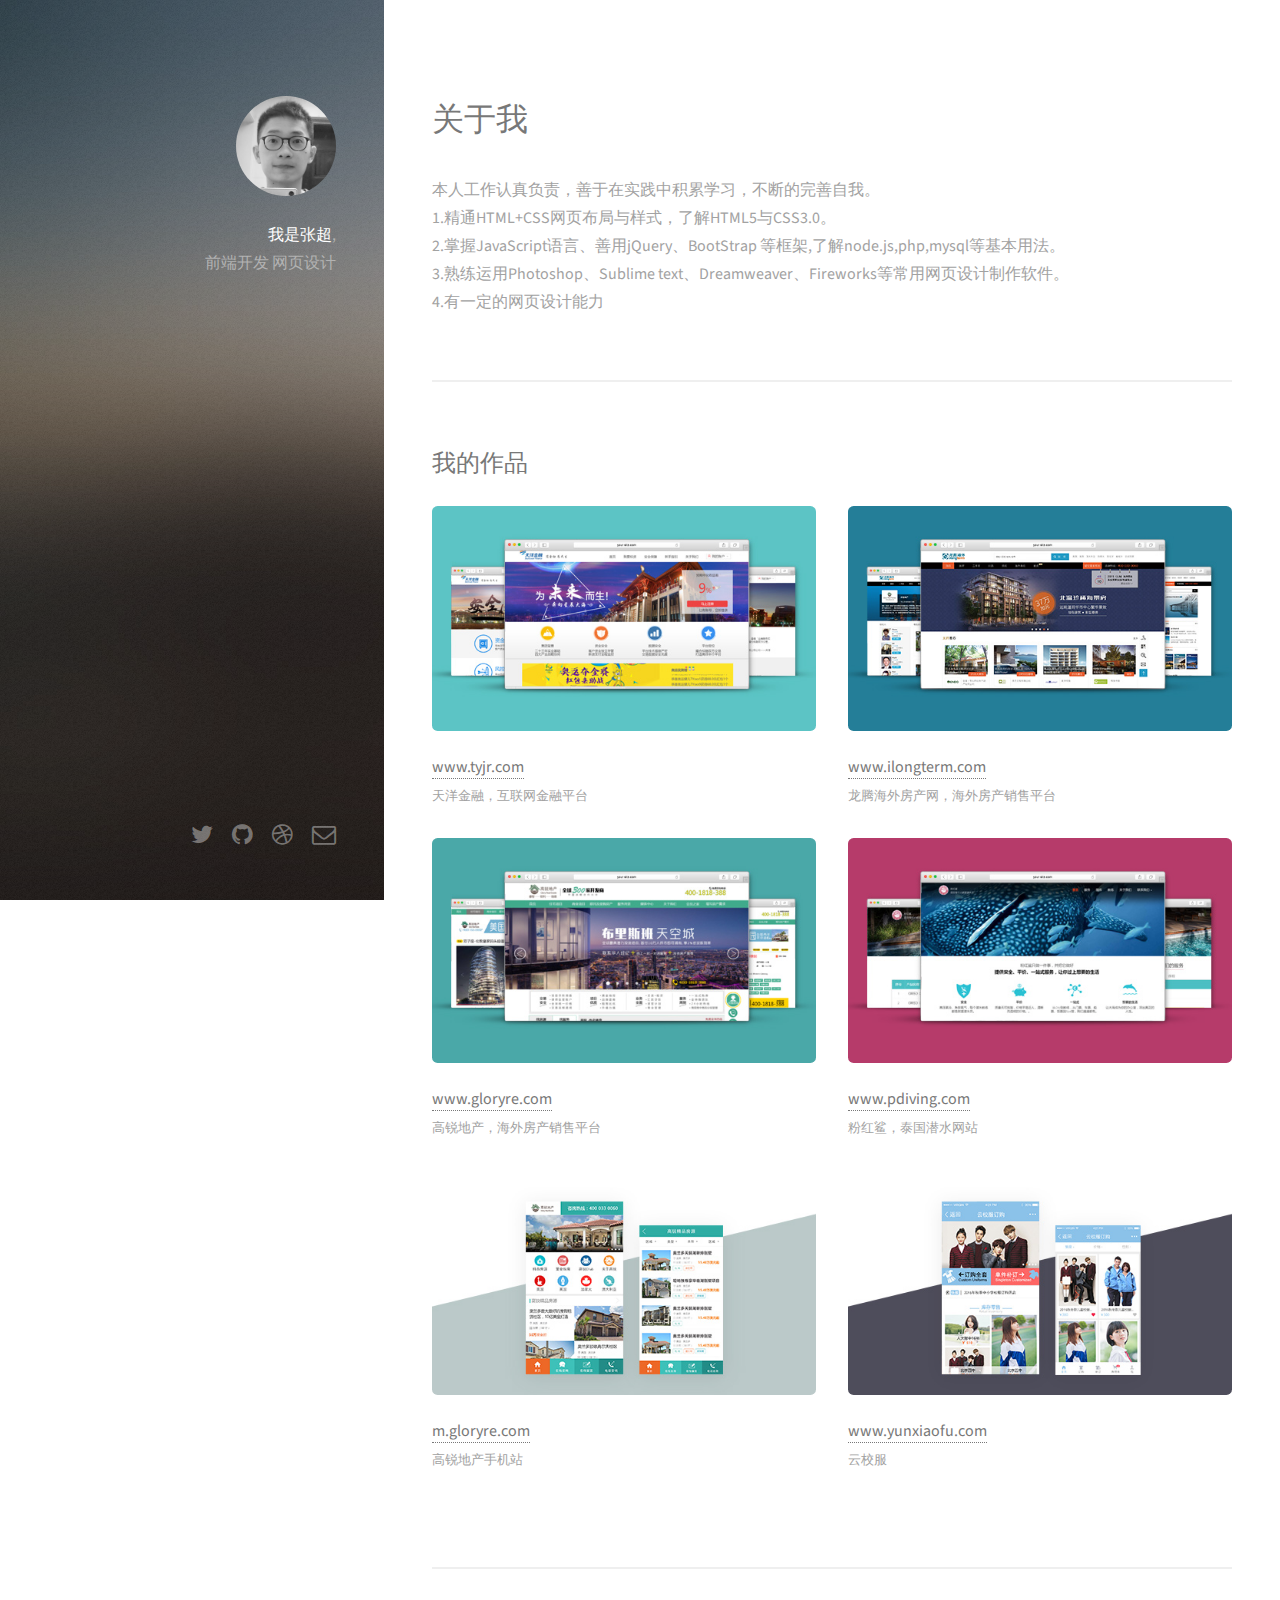
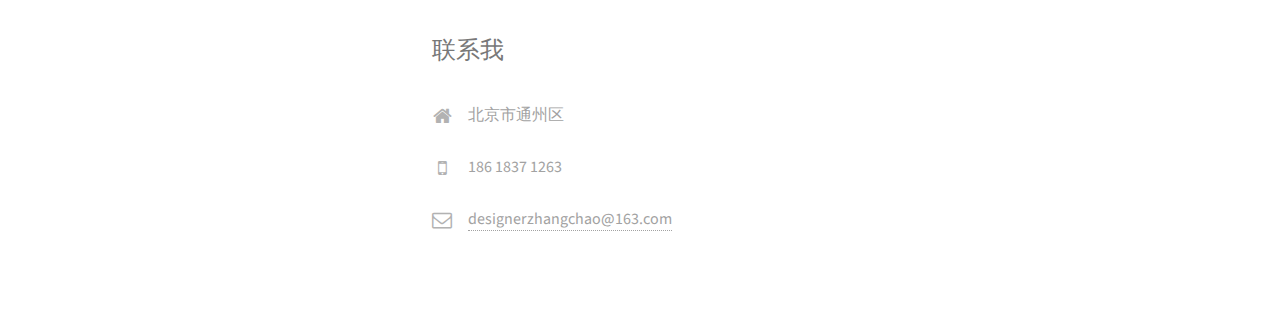
==== commit af6d97ee: "text" ====
--- a/index.html
+++ b/index.html
@@ -78,9 +78,9 @@
 								<p>云校服</p>
 							</article>
 						</div>
-						<ul class="actions">
+						<!-- <ul class="actions">
 							<li><a href="#" class="button">Full Portfolio</a></li>
-						</ul>
+						</ul> -->
 					</section>
 
 				<!-- Three -->
@@ -112,7 +112,7 @@
 									</li>
 									<li>
 										<h3 class="icon fa-envelope-o"><span class="label">Email</span></h3>
-										<a href="#">designerzhangchao@126.com</a>
+										<a href="#">designerzhangchao@163.com</a>
 									</li>
 								</ul>
 							</div>
@@ -450,9 +450,9 @@
 						<li><a href="#" class="icon fa-dribbble"><span class="label">Dribbble</span></a></li>
 						<li><a href="#" class="icon fa-envelope-o"><span class="label">Email</span></a></li>
 					</ul>
-					<ul class="copyright">
+					<!-- <ul class="copyright">
 						<li>&copy; Untitled</li><li>Design: <a href="http://html5up.net">HTML5 UP</a></li>
-					</ul>
+					</ul> -->
 				</div>
 			</footer>
 
